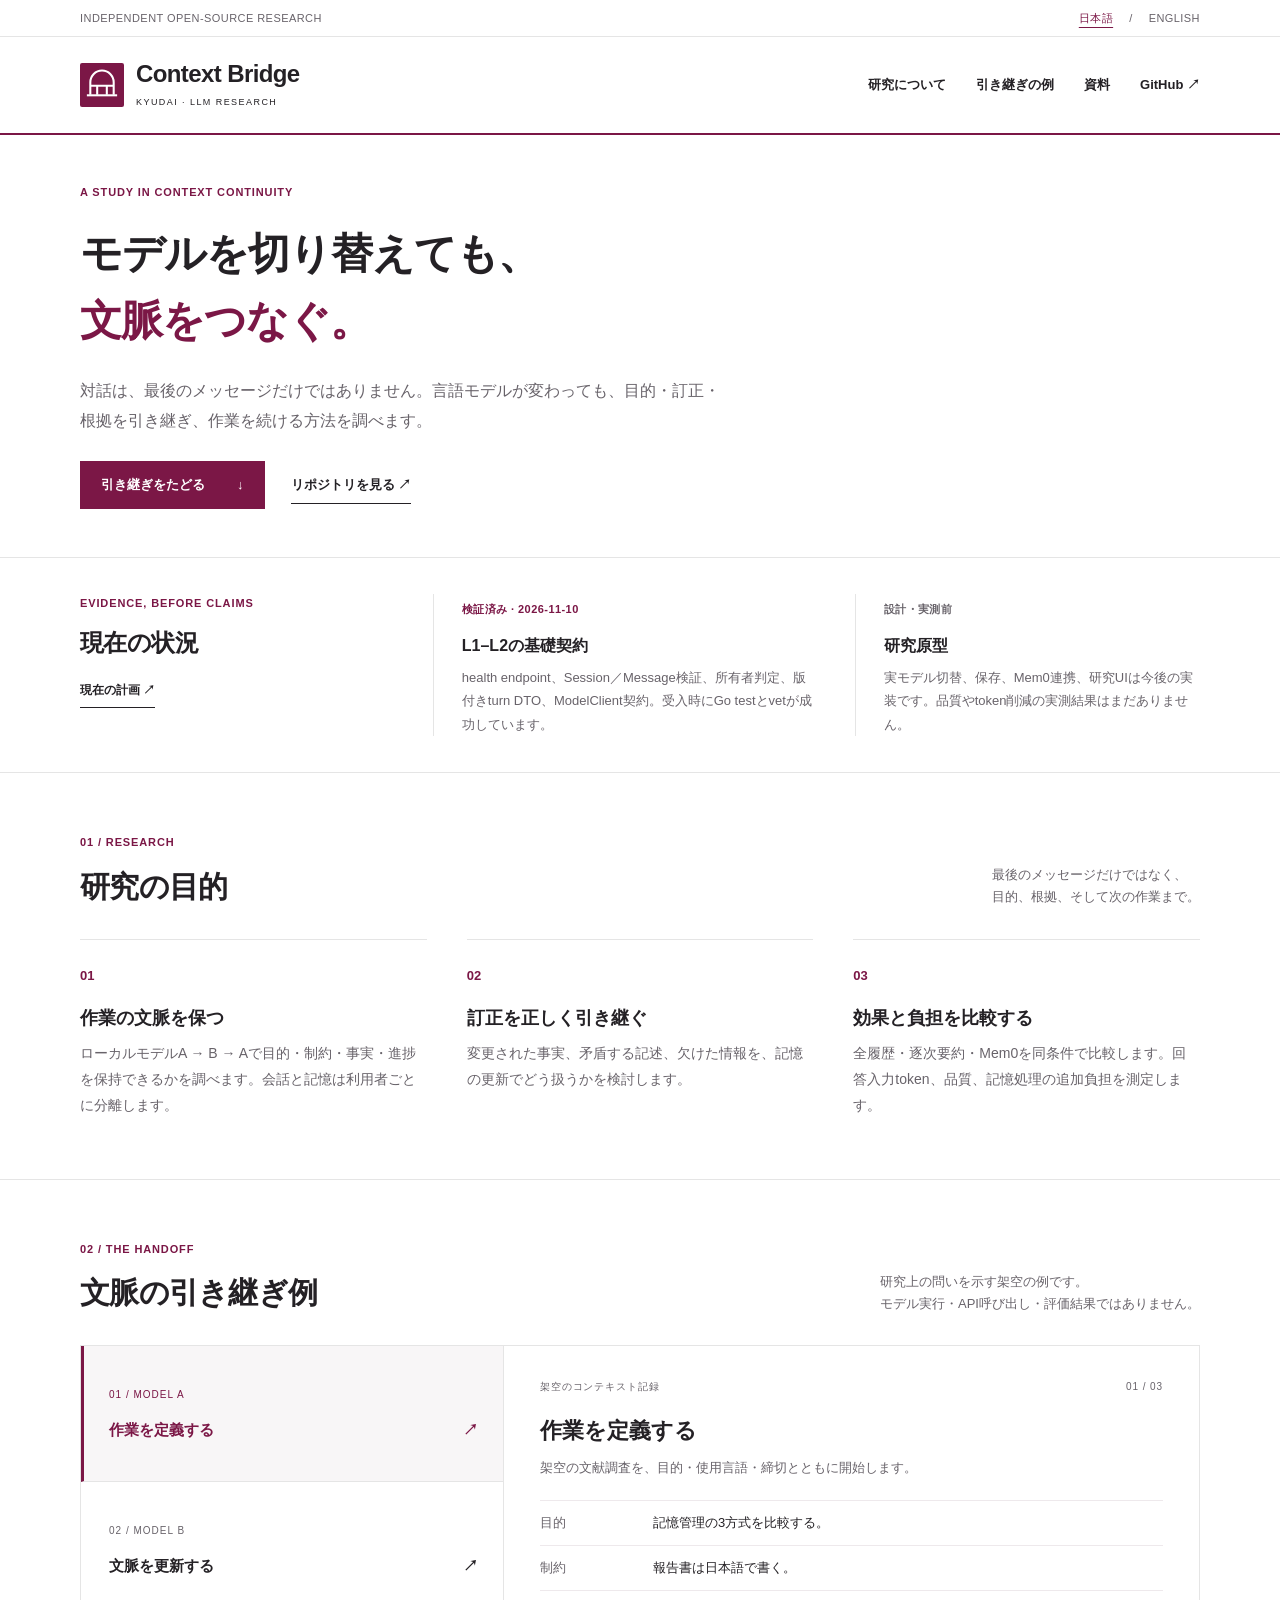
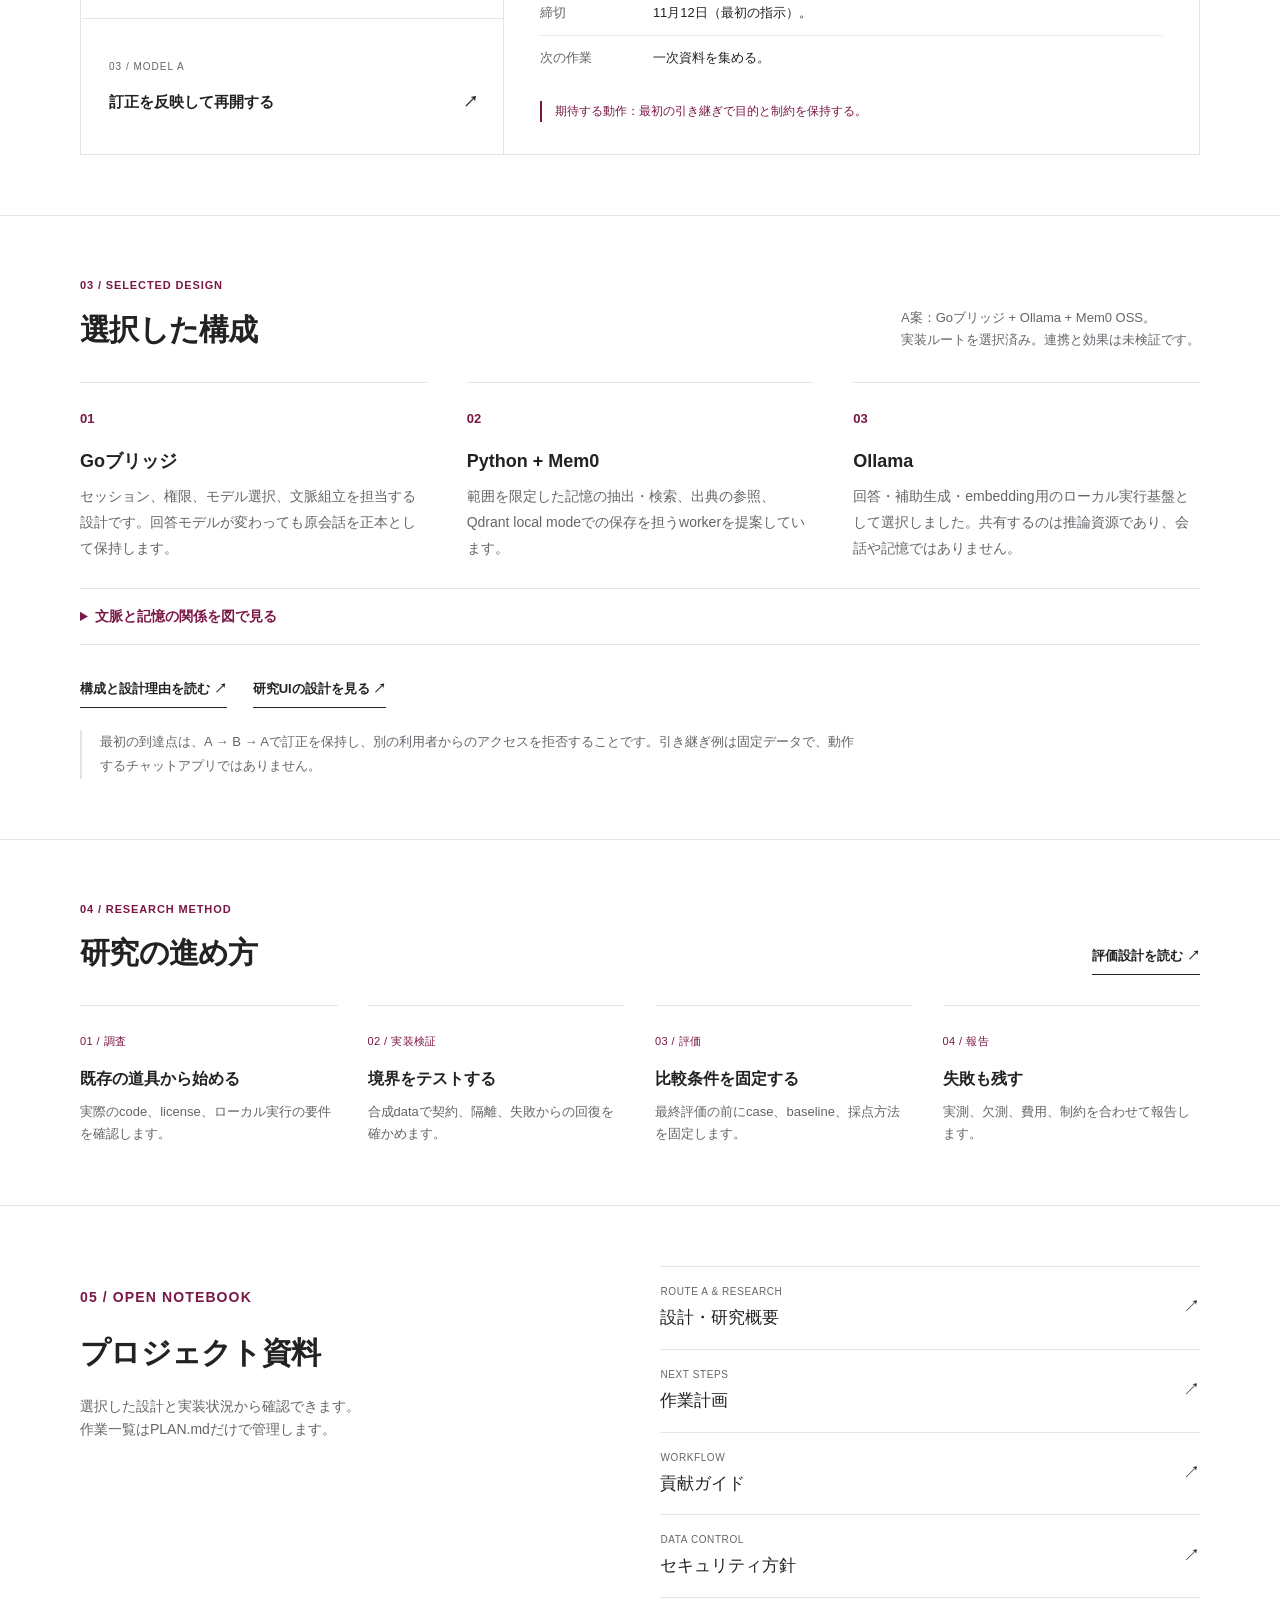
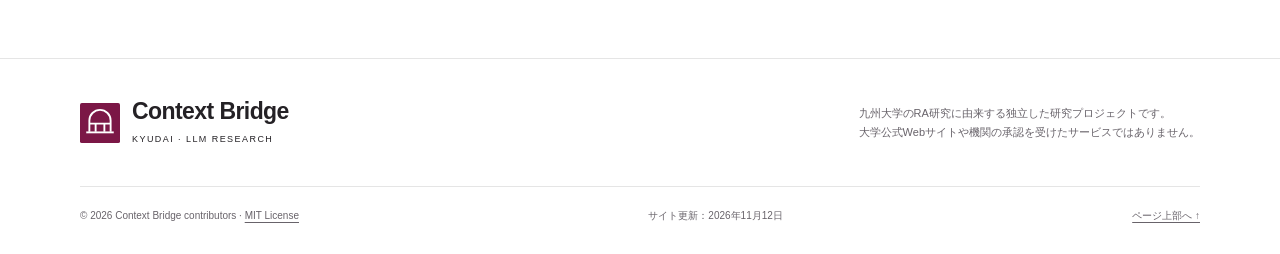
==== website/ja.html @ 50d4b8a9 "Simplify public website with white academic layout" ====
<!doctype html>
<html lang="ja">
<head>
  <meta charset="utf-8">
  <meta name="viewport" content="width=device-width, initial-scale=1">
  <meta name="description" content="Go・Ollama・Mem0 OSSによるA案を選択。ローカルモデル間の文脈継続を調べる独立した研究原型。">
  <meta name="theme-color" content="#ffffff">
  <title>Kyudai LLM Context Bridge — 文脈をつなぐ</title>
  <link rel="icon" href="assets/mark.svg" type="image/svg+xml">
  <link rel="stylesheet" href="assets/style.css">
  <link rel="alternate" hreflang="en" href="index.html">
  <script src="assets/demo.js" defer></script>
</head>
<body>
  <a class="skip" href="#main">本文へ移動</a>
  <div class="utility"><div class="wrap"><span>INDEPENDENT OPEN-SOURCE RESEARCH</span><nav aria-label="言語"><a href="ja.html" lang="ja" aria-current="page">日本語</a><span aria-hidden="true">/</span><a href="index.html" lang="en">ENGLISH</a></nav></div></div>
  <header class="header wrap"><a class="brand" href="ja.html"><img src="assets/mark.svg" width="44" height="44" alt=""><span>Context Bridge<span class="brand-sub">KYUDAI · LLM RESEARCH</span></span></a><nav aria-label="メイン"><a href="#research">研究について</a><a href="#handoff">引き継ぎの例</a><a href="#resources">資料</a><a href="https://github.com/lorendw7/kyudai-llm-context-bridge">GitHub <span aria-hidden="true">↗</span></a></nav></header>

  <main id="main" tabindex="-1">
    <section class="hero"><div class="wrap hero-content"><div class="hero-copy"><p class="eyebrow">A STUDY IN CONTEXT CONTINUITY</p><h1>モデルを切り替えても、<br><em>文脈をつなぐ。</em></h1><p class="lead">対話は、最後のメッセージだけではありません。言語モデルが変わっても、目的・訂正・根拠を引き継ぎ、作業を続ける方法を調べます。</p><div class="actions"><a class="button" href="#handoff">引き継ぎをたどる <span aria-hidden="true">↓</span></a><a class="text-link" href="https://github.com/lorendw7/kyudai-llm-context-bridge">リポジトリを見る <span aria-hidden="true">↗</span></a></div></div></div></section>

    <section class="status-strip" aria-labelledby="status-heading"><div class="wrap status-grid"><div><p class="eyebrow" id="status-heading">EVIDENCE, BEFORE CLAIMS</p><h2>現在の状況</h2><a class="text-link" href="https://github.com/lorendw7/kyudai-llm-context-bridge/blob/main/PLAN.md">現在の計画 <span aria-hidden="true">↗</span></a></div><div class="status-item"><span class="status-tag">検証済み · 2026-11-10</span><h3>L1–L2の基礎契約</h3><p>health endpoint、Session／Message検証、所有者判定、版付きturn DTO、ModelClient契約。受入時にGo testとvetが成功しています。</p></div><div class="status-item"><span class="status-tag neutral">設計・実測前</span><h3>研究原型</h3><p>実モデル切替、保存、Mem0連携、研究UIは今後の実装です。品質やtoken削減の実測結果はまだありません。</p></div></div></section>

    <section id="research" class="section wrap"><div class="section-heading"><div><p class="eyebrow">01 / RESEARCH</p><h2>研究の目的</h2></div><p>最後のメッセージだけではなく、<br>目的、根拠、そして次の作業まで。</p></div><div class="research-grid"><article><span class="number">01</span><h3>作業の文脈を保つ</h3><p>ローカルモデルA → B → Aで目的・制約・事実・進捗を保持できるかを調べます。会話と記憶は利用者ごとに分離します。</p></article><article><span class="number">02</span><h3>訂正を正しく引き継ぐ</h3><p>変更された事実、矛盾する記述、欠けた情報を、記憶の更新でどう扱うかを検討します。</p></article><article><span class="number">03</span><h3>効果と負担を比較する</h3><p>全履歴・逐次要約・Mem0を同条件で比較します。回答入力token、品質、記憶処理の追加負担を測定します。</p></article></div></section>

    <section id="handoff" class="demo-section"><div class="wrap"><div class="section-heading"><div><p class="eyebrow">02 / THE HANDOFF</p><h2>文脈の引き継ぎ例</h2></div><p>研究上の問いを示す架空の例です。<br>モデル実行・API呼び出し・評価結果ではありません。</p></div><div class="demo"><div class="steps" role="group" aria-label="引き継ぎ段階を選択"><button type="button" data-step="0" aria-pressed="true" aria-controls="handoff-detail"><span>01 / MODEL A</span>作業を定義する <span aria-hidden="true">↗</span></button><button type="button" data-step="1" aria-pressed="false" aria-controls="handoff-detail"><span>02 / MODEL B</span>文脈を更新する <span aria-hidden="true">↗</span></button><button type="button" data-step="2" aria-pressed="false" aria-controls="handoff-detail"><span>03 / MODEL A</span>訂正を反映して再開する <span aria-hidden="true">↗</span></button></div><div id="handoff-detail" class="context-sheet" aria-live="polite" aria-atomic="true"><div class="sheet-header"><span>架空のコンテキスト記録</span><span id="step-count">01 / 03</span></div><h3 id="step-title">作業を定義する</h3><p id="step-description">架空の文献調査を、目的・使用言語・締切とともに開始します。</p><dl><div><dt>目的</dt><dd id="demo-goal">記憶管理の3方式を比較する。</dd></div><div><dt>制約</dt><dd id="demo-constraint">報告書は日本語で書く。</dd></div><div><dt>締切</dt><dd id="demo-deadline">11月12日（最初の指示）。</dd></div><div><dt>次の作業</dt><dd id="demo-next">一次資料を集める。</dd></div></dl><p class="demo-note" id="demo-note">期待する動作：最初の引き継ぎで目的と制約を保持する。</p></div></div><noscript><p>最初の段階を表示しています。続く段階では締切を11月12日から15日に訂正し、ローカルモデルへの復帰時に訂正を保持する例を示します。切り替えにはJavaScriptを有効にしてください。</p></noscript></div></section>

    <section id="architecture" class="section wrap"><div class="section-heading"><div><p class="eyebrow">03 / SELECTED DESIGN</p><h2>選択した構成</h2></div><p>A案：Goブリッジ + Ollama + Mem0 OSS。<br>実装ルートを選択済み。連携と効果は未検証です。</p></div><div class="research-grid"><article><span class="number">01</span><h3>Goブリッジ</h3><p>セッション、権限、モデル選択、文脈組立を担当する設計です。回答モデルが変わっても原会話を正本として保持します。</p></article><article><span class="number">02</span><h3>Python + Mem0</h3><p>範囲を限定した記憶の抽出・検索、出典の参照、Qdrant local modeでの保存を担うworkerを提案しています。</p></article><article><span class="number">03</span><h3>Ollama</h3><p>回答・補助生成・embedding用のローカル実行基盤として選択しました。共有するのは推論資源であり、会話や記憶ではありません。</p></article></div><details class="diagram"><summary>文脈と記憶の関係を図で見る</summary><figure class="architecture-figure"><a href="assets/context-continuity.svg"><img src="assets/context-continuity.svg" width="1200" height="680" loading="lazy" alt="設計提案：ローカルモデルA、B、Aが同じセッションを使用します。原メッセージを正本とし、派生記憶は出典への参照を保持します。"></a><figcaption>原メッセージが正本。記憶は出典をたどれる派生情報です。<a href="assets/context-continuity.svg">図を開く <span aria-hidden="true">↗</span></a></figcaption></figure></details><div class="actions"><a class="text-link" href="https://github.com/lorendw7/kyudai-llm-context-bridge/blob/main/docs/architecture.md">構成と設計理由を読む <span aria-hidden="true">↗</span></a><a class="text-link" href="https://github.com/lorendw7/kyudai-llm-context-bridge/blob/main/docs/ui.md">研究UIの設計を見る <span aria-hidden="true">↗</span></a></div><p class="lead">最初の到達点は、A → B → Aで訂正を保持し、別の利用者からのアクセスを拒否することです。引き継ぎ例は固定データで、動作するチャットアプリではありません。</p></section>

    <section class="method-section" id="approach"><div class="wrap"><div class="section-heading"><div><p class="eyebrow">04 / RESEARCH METHOD</p><h2>研究の進め方</h2></div><a class="text-link" href="https://github.com/lorendw7/kyudai-llm-context-bridge/blob/main/docs/evaluation.md">評価設計を読む <span aria-hidden="true">↗</span></a></div><ol class="methods"><li><span>01 / 調査</span><h3>既存の道具から始める</h3><p>実際のcode、license、ローカル実行の要件を確認します。</p></li><li><span>02 / 実装検証</span><h3>境界をテストする</h3><p>合成dataで契約、隔離、失敗からの回復を確かめます。</p></li><li><span>03 / 評価</span><h3>比較条件を固定する</h3><p>最終評価の前にcase、baseline、採点方法を固定します。</p></li><li><span>04 / 報告</span><h3>失敗も残す</h3><p>実測、欠測、費用、制約を合わせて報告します。</p></li></ol></div></section>

    <section id="resources" class="resources"><div class="wrap resource-grid"><div><p class="eyebrow">05 / OPEN NOTEBOOK</p><h2>プロジェクト資料</h2><p>選択した設計と実装状況から確認できます。<br>作業一覧はPLAN.mdだけで管理します。</p></div><div class="resource-links"><a href="https://github.com/lorendw7/kyudai-llm-context-bridge/blob/main/README.md"><span><small>ROUTE A &amp; RESEARCH</small>設計・研究概要</span><span aria-hidden="true">↗</span></a><a href="https://github.com/lorendw7/kyudai-llm-context-bridge/blob/main/PLAN.md"><span><small>NEXT STEPS</small>作業計画</span><span aria-hidden="true">↗</span></a><a href="https://github.com/lorendw7/kyudai-llm-context-bridge/blob/main/CONTRIBUTING.md"><span><small>WORKFLOW</small>貢献ガイド</span><span aria-hidden="true">↗</span></a><a href="https://github.com/lorendw7/kyudai-llm-context-bridge/blob/main/SECURITY.md"><span><small>DATA CONTROL</small>セキュリティ方針</span><span aria-hidden="true">↗</span></a></div></div></section>

  </main>
  <footer class="wrap"><div class="footer-top"><a class="brand" href="ja.html"><img src="assets/mark.svg" width="40" height="40" alt=""><span>Context Bridge<span class="brand-sub">KYUDAI · LLM RESEARCH</span></span></a><p>九州大学のRA研究に由来する独立した研究プロジェクトです。<br>大学公式Webサイトや機関の承認を受けたサービスではありません。</p></div><div class="footer-bottom"><span>© 2026 Context Bridge contributors · <a href="https://github.com/lorendw7/kyudai-llm-context-bridge/blob/main/LICENSE">MIT License</a></span><span>サイト更新：2026年11月12日</span><a href="#main">ページ上部へ ↑</a></div></footer>
</body>
</html>
---- website/assets/style.css ----
:root {
  --plum: #7b1746;
  --plum-dark: #581031;
  --ink: #242125;
  --muted: #68636a;
  --line: #e5e5e5;
  --sans: Arial, "Yu Gothic", Meiryo, sans-serif;
}

* { box-sizing: border-box; }
html { scroll-behavior: smooth; scroll-padding-top: 24px; }
body { margin: 0; color: var(--ink); background: #fff; font: 16px/1.7 var(--sans); }
a { color: inherit; text-decoration: none; }
a:hover { color: var(--plum); }
a:focus-visible, button:focus-visible, summary:focus-visible { outline: 3px solid #b85709; outline-offset: 5px; }
button { font: inherit; }
p, h1, h2, h3, figure { margin: 0; }
p { color: var(--muted); }
img { max-width: 100%; }
.wrap { width: min(1120px, calc(100% - 80px)); margin-inline: auto; }
.utility { border-bottom: 1px solid var(--line); color: var(--muted); font-size: 11px; letter-spacing: .04em; }
.utility > .wrap { display: flex; justify-content: space-between; align-items: center; gap: 16px; min-height: 36px; }
.utility nav { display: flex; align-items: center; gap: 16px; }
.utility a { display: inline-block; padding: 8px 0; color: var(--muted); }
.utility a[aria-current] { color: var(--plum); text-decoration: underline; text-underline-offset: 5px; }
.utility a:hover { color: var(--plum); text-decoration: underline; }
.header { display: flex; justify-content: space-between; align-items: center; min-height: 96px; gap: 24px; }
.brand { display: flex; align-items: center; gap: 12px; color: var(--ink); font: 700 24px/1.1 var(--sans); letter-spacing: -.025em; white-space: nowrap; }
.brand img { flex: 0 0 auto; }
.brand-sub { display: block; margin-top: 7px; font: 9px/1.6 Arial, sans-serif; letter-spacing: .16em; }
.header nav { display: flex; gap: 30px; font-size: 13px; font-weight: 600; }
.header nav a { padding: 14px 0; }
.header nav a:hover { text-decoration: underline; text-underline-offset: 6px; }
.hero { border-top: 2px solid var(--plum); border-bottom: 1px solid var(--line); }
.hero-content { padding-block: 48px; }
.hero-copy { max-width: 760px; }
.eyebrow { margin-bottom: 18px; color: var(--plum); font-size: 11px; font-weight: 700; letter-spacing: .08em; }
h1 { font-size: clamp(34px, 4vw, 48px); line-height: 1.25; letter-spacing: -.035em; }
h1 em { color: var(--plum); font-style: normal; }
html[lang=ja] h1 { font-size: clamp(28px, 3.5vw, 42px); line-height: 1.6; letter-spacing: -.025em; }
.lead { max-width: 650px; margin-top: 22px; font-size: 16px; line-height: 1.85; }
.actions { display: flex; align-items: center; flex-wrap: wrap; gap: 26px; margin-top: 26px; }
.button { display: inline-flex; align-items: center; justify-content: space-between; gap: 32px; min-height: 48px; padding: 13px 21px; background: var(--plum); color: #fff; font-size: 13px; font-weight: 600; }
.button:hover { color: #fff; background: var(--plum-dark); }
.text-link { display: inline-block; border-bottom: 1px solid currentColor; padding-block: 7px; font-size: 13px; font-weight: 600; }
.status-strip { border-bottom: 1px solid var(--line); padding-block: 36px; }
.status-grid { display: grid; grid-template-columns: .9fr 1.1fr 1fr; gap: 42px; }
.status-grid .eyebrow { margin-bottom: 12px; }
.status-grid h2 { font-size: 24px; line-height: 1.4; }
.status-grid .text-link { margin-top: 12px; font-size: 12px; }
.status-item { border-left: 1px solid var(--line); padding-left: 28px; }
.status-tag { color: var(--plum); font-size: 11px; font-weight: 700; letter-spacing: .04em; }
.status-tag.neutral { color: var(--muted); }
.status-item h3 { margin-top: 12px; font-size: 16px; }
.status-item p { margin-top: 9px; font-size: 13px; line-height: 1.8; }
.section { padding-block: 60px; }
.section-heading { display: flex; justify-content: space-between; align-items: flex-end; gap: 35px; margin-bottom: 30px; }
.section-heading .eyebrow { margin-bottom: 12px; }
h2 { font-size: clamp(24px, 2.6vw, 30px); line-height: 1.35; letter-spacing: -.025em; }
html[lang=ja] h2 { line-height: 1.5; }
.section-heading > p { max-width: 365px; font-size: 13px; flex-shrink: 0; }
.research-grid { display: grid; grid-template-columns: repeat(3, 1fr); gap: 40px; }
.research-grid article { border-top: 1px solid var(--line); padding-top: 21px; }
.number { color: var(--plum); font-size: 13px; font-weight: 700; }
h3 { font-size: 18px; line-height: 1.45; font-weight: 600; }
.research-grid h3 { margin: 17px 0 10px; }
.research-grid p { font-size: 14px; line-height: 1.85; }
.demo-section { border-block: 1px solid var(--line); padding-block: 60px; }
.demo { display: grid; grid-template-columns: 1fr 1.65fr; border: 1px solid var(--line); }
.steps { display: flex; flex-direction: column; }
.steps button { flex: 1; border: 0; border-left: 3px solid transparent; border-bottom: 1px solid var(--line); padding: 24px 25px; min-height: 115px; text-align: left; background: #fff; color: var(--ink); font-size: 15px; font-weight: 600; cursor: pointer; }
.steps button:last-child { border-bottom: 0; }
.steps button > span:first-child { display: block; margin-bottom: 14px; color: var(--muted); font-size: 10px; font-weight: 400; letter-spacing: .1em; }
.steps button > span:last-child { float: right; margin-left: 12px; }
.steps button[aria-pressed=true] { border-left-color: var(--plum); background: #f8f6f7; color: var(--plum); }
.steps button[aria-pressed=true] > span:first-child { color: var(--plum); }
.steps button:not([aria-pressed=true]):hover { background: #fafafa; }
.steps button:focus-visible { position: relative; z-index: 1; outline-offset: -5px; }
.context-sheet { border-left: 1px solid var(--line); padding: 32px 36px; background: #fff; }
.sheet-header { display: flex; justify-content: space-between; gap: 18px; margin-bottom: 21px; color: var(--muted); font-size: 10px; letter-spacing: .09em; }
.context-sheet h3 { font-size: 22px; line-height: 1.4; }
.context-sheet > p { margin-top: 10px; font-size: 13px; }
.context-sheet dl { margin: 21px 0; }
.context-sheet dl > div { display: grid; grid-template-columns: 95px 1fr; gap: 18px; padding: 11px 0; border-top: 1px solid #eee9ec; font-size: 13px; }
.context-sheet dt { color: var(--muted); }
.context-sheet dd { margin: 0; }
.context-sheet .demo-note { border-left: 2px solid var(--plum); padding-left: 13px; color: var(--plum); font-size: 12px; }
noscript p { margin-top: 20px; font-size: 13px; }
.diagram { margin-top: 26px; border-block: 1px solid var(--line); }
.diagram summary { padding: 16px 0; color: var(--plum); font-size: 14px; font-weight: 600; cursor: pointer; }
.diagram summary:hover { text-decoration: underline; text-underline-offset: 4px; }
.architecture-figure { margin-bottom: 20px; border: 1px solid var(--line); }
.architecture-figure > a { display: block; }
.architecture-figure img { display: block; width: 100%; height: auto; }
.architecture-figure figcaption { display: flex; justify-content: space-between; gap: 20px; padding: 16px 22px; border-top: 1px solid var(--line); color: var(--muted); font-size: 12px; }
.architecture-figure figcaption a { flex-shrink: 0; color: var(--plum); text-decoration: underline; text-underline-offset: 4px; }
#architecture > .lead { max-width: 780px; border-left: 2px solid var(--line); padding-left: 18px; font-size: 13px; }
.method-section { border-top: 1px solid var(--line); padding-block: 60px; }
.methods { display: grid; grid-template-columns: repeat(4, 1fr); gap: 30px; margin: 0; padding: 0; list-style: none; }
.methods li { border-top: 1px solid var(--line); padding-top: 20px; }
.methods li > span { color: var(--plum); font-size: 11px; letter-spacing: .04em; }
.methods h3 { margin: 14px 0 10px; font-size: 16px; }
.methods p { font-size: 13px; }
.resources { padding-block: 60px; border-block: 1px solid var(--line); }
.resource-grid { display: grid; grid-template-columns: 1fr 1.1fr; gap: 90px; }
.resources p { margin: 20px 0; max-width: 440px; font-size: 14px; }
.resource-links a { display: flex; justify-content: space-between; align-items: center; gap: 20px; border-bottom: 1px solid var(--line); padding: 16px 0; font-size: 17px; }
.resource-links a:first-child { border-top: 1px solid var(--line); }
.resource-links small { display: block; margin-bottom: 4px; color: var(--muted); font-size: 10px; letter-spacing: .06em; }
.footer-top { display: flex; justify-content: space-between; align-items: center; gap: 30px; padding-block: 40px; }
.footer-top .brand { font-size: 23px; }
.footer-top p { max-width: 520px; font-size: 11px; }
.footer-bottom { display: flex; justify-content: space-between; gap: 24px; border-top: 1px solid var(--line); padding: 20px 0 30px; color: var(--muted); font-size: 10px; }
.footer-bottom a { text-decoration: underline; text-underline-offset: 3px; }
.skip { position: fixed; z-index: 10; top: -100px; left: 12px; padding: 12px; background: #fff; color: var(--plum); }
.skip:focus { top: 12px; }

@media (max-width: 1050px) {
  .wrap { width: calc(100% - 48px); }
  .header nav { gap: 20px; }
  .status-grid { gap: 25px; }
  .status-item { padding-left: 22px; }
  .research-grid { gap: 28px; }
  .resource-grid { gap: 50px; }
  .steps button { padding-inline: 23px; }
  .context-sheet { padding-inline: 27px; }
  .methods { gap: 23px; }
}

@media (max-width: 760px) {
  .wrap { width: calc(100% - 40px); }
  .utility { font-size: 10px; letter-spacing: 0; }
  .utility nav { gap: 10px; }
  .utility > .wrap { gap: 8px; }
  .header { display: block; min-height: auto; padding: 21px 0 12px; }
  .brand { font-size: 25px; }
  .header nav { justify-content: space-between; gap: 12px; margin-top: 15px; font-size: 12px; }
  .header nav a { padding-block: 10px; }
  .hero-content { padding-block: 36px 40px; }
  h1 { font-size: clamp(30px, 7vw, 42px); }
  html[lang=ja] h1 { font-size: clamp(24px, 5.8vw, 34px); }
  .lead { max-width: 540px; font-size: 15px; }
  .status-grid { grid-template-columns: 1fr; gap: 25px; }
  .status-grid > div:first-child { grid-column: 1 / -1; }
  .status-item { border-left: 0; border-top: 1px solid var(--line); padding: 20px 0 0; }
  .section { padding-block: 44px; }
  .section-heading { display: block; margin-bottom: 30px; }
  .section-heading > p, .section-heading > .text-link { margin-top: 18px; }
  .research-grid { grid-template-columns: 1fr; gap: 25px; }
  .research-grid article { display: grid; grid-template-columns: 40px 1fr; column-gap: 12px; padding-top: 19px; }
  .research-grid h3 { margin: 0 0 10px; }
  .research-grid p { grid-column: 2; }
  .demo-section { padding-block: 44px; }
  .demo { grid-template-columns: 1fr; }
  .steps button { min-height: 88px; padding: 17px 22px; }
  .steps button > span:first-child { margin-bottom: 6px; }
  .context-sheet { border-left: 0; border-top: 1px solid var(--line); padding: 26px 22px; min-height: 410px; }
  .context-sheet h3 { font-size: 23px; }
  .context-sheet dl > div { grid-template-columns: 75px 1fr; gap: 12px; }
  .architecture-figure figcaption { flex-direction: column; gap: 7px; padding: 13px 16px; font-size: 11px; }
  .method-section { padding-block: 44px; }
  .methods { grid-template-columns: 1fr 1fr; gap: 30px 24px; }
  .resource-grid { grid-template-columns: 1fr; gap: 35px; }
  .resources { padding-block: 44px; }
  .footer-top { flex-direction: column; align-items: flex-start; gap: 20px; padding-block: 30px; }
  .footer-bottom { flex-wrap: wrap; gap: 12px 20px; }
}

@media (max-width: 380px) {
  .wrap { width: calc(100% - 32px); }
  .utility > .wrap > span { max-width: 150px; }
  .brand { font-size: 23px; }
  .header nav { gap: 8px; font-size: 11px; }
  .actions { gap: 18px; }
  .methods { grid-template-columns: 1fr; gap: 24px; }
  .context-sheet { padding-inline: 18px; }
  .sheet-header { font-size: 9px; }
}

@media (prefers-reduced-motion: reduce) {
  html { scroll-behavior: auto; }
}
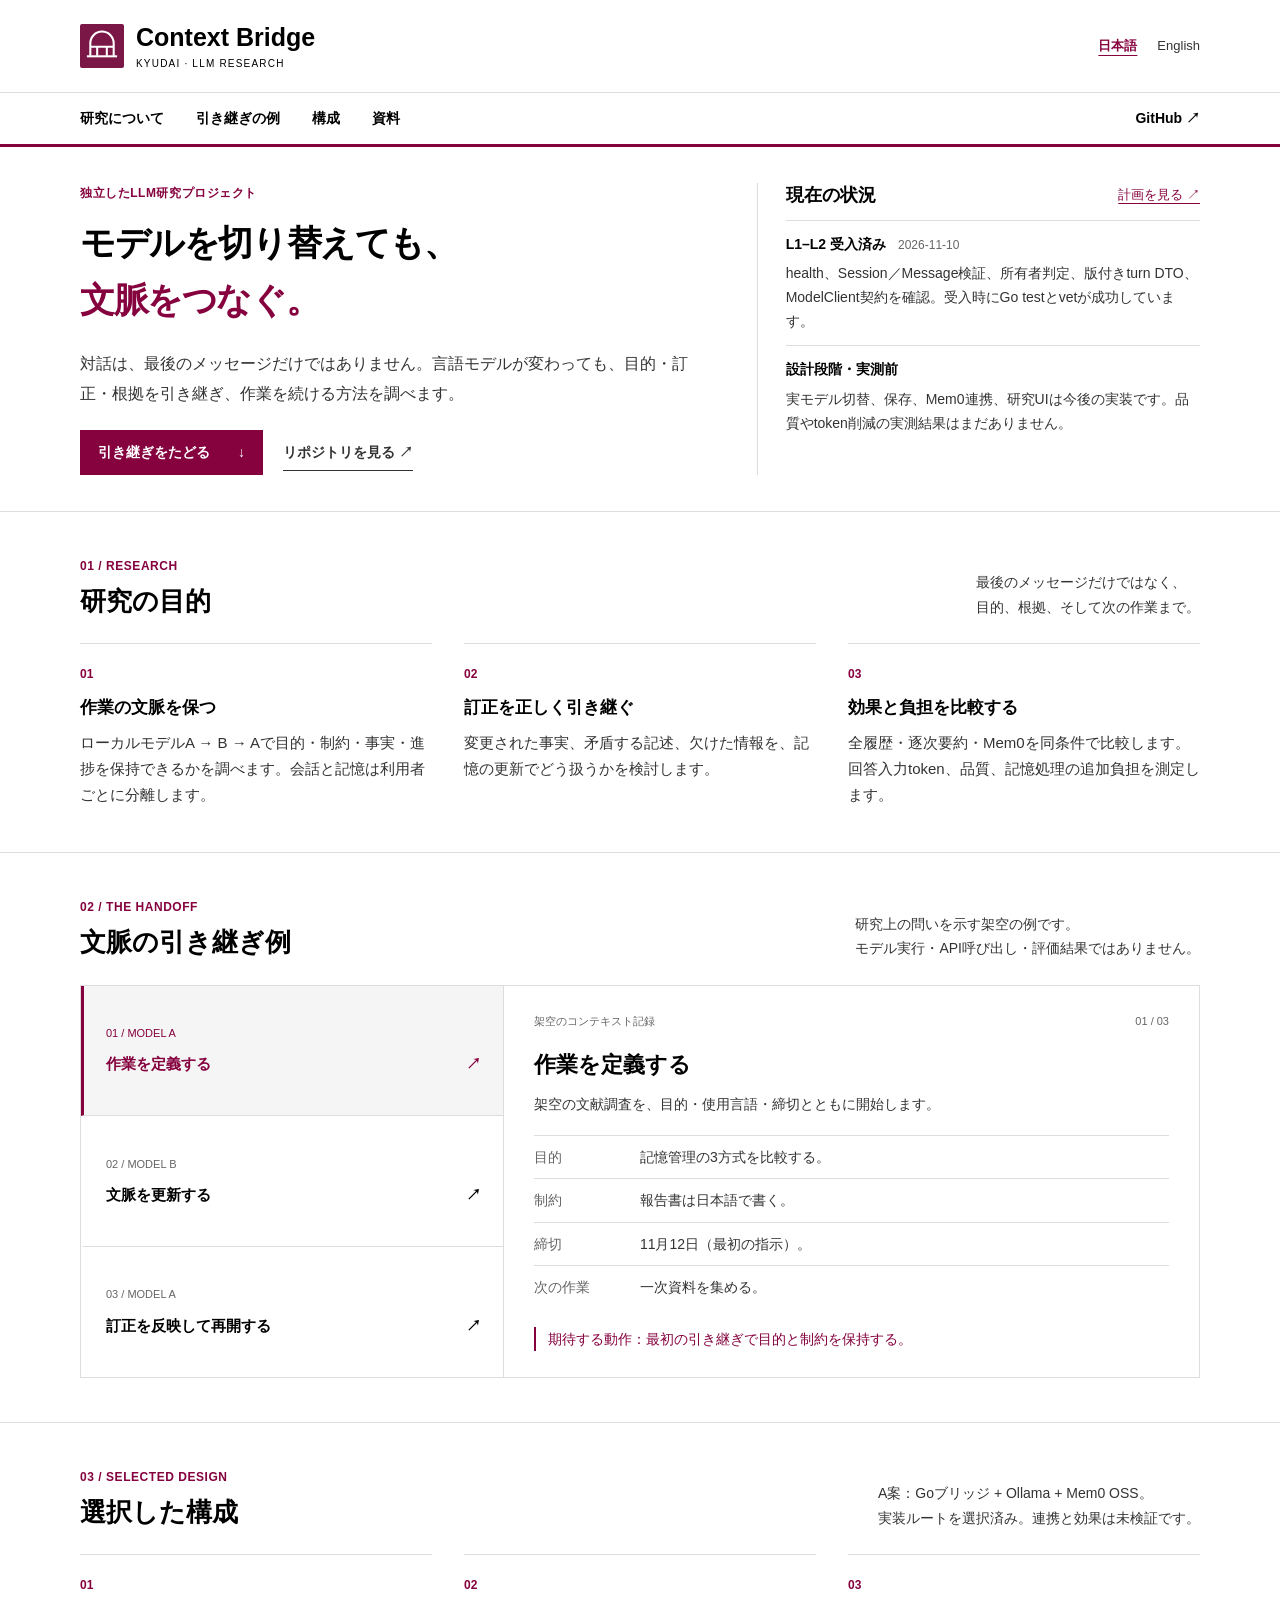
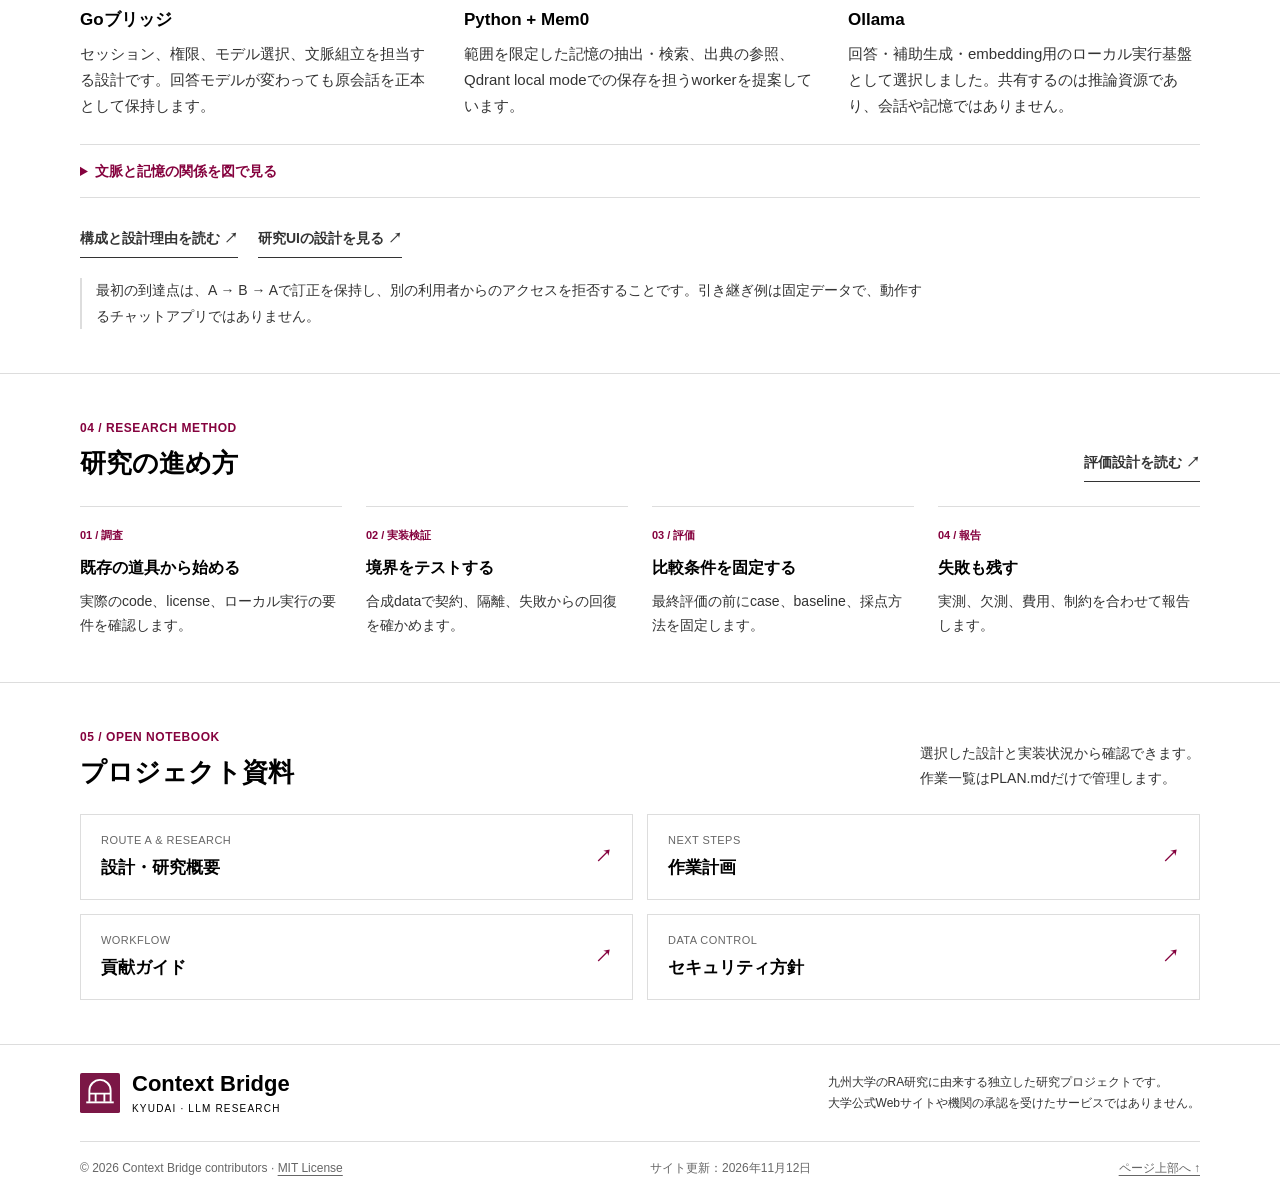
==== commit 858846dc: "Redesign public site with neutral university-inspired palette" ====
--- a/website/ja.html
+++ b/website/ja.html
@@ -1,37 +1,238 @@
 <!doctype html>
 <html lang="ja">
-<head>
-  <meta charset="utf-8">
-  <meta name="viewport" content="width=device-width, initial-scale=1">
-  <meta name="description" content="Go・Ollama・Mem0 OSSによるA案を選択。ローカルモデル間の文脈継続を調べる独立した研究原型。">
-  <meta name="theme-color" content="#ffffff">
-  <title>Kyudai LLM Context Bridge — 文脈をつなぐ</title>
-  <link rel="icon" href="assets/mark.svg" type="image/svg+xml">
-  <link rel="stylesheet" href="assets/style.css">
-  <link rel="alternate" hreflang="en" href="index.html">
-  <script src="assets/demo.js" defer></script>
-</head>
-<body>
-  <a class="skip" href="#main">本文へ移動</a>
-  <div class="utility"><div class="wrap"><span>INDEPENDENT OPEN-SOURCE RESEARCH</span><nav aria-label="言語"><a href="ja.html" lang="ja" aria-current="page">日本語</a><span aria-hidden="true">/</span><a href="index.html" lang="en">ENGLISH</a></nav></div></div>
-  <header class="header wrap"><a class="brand" href="ja.html"><img src="assets/mark.svg" width="44" height="44" alt=""><span>Context Bridge<span class="brand-sub">KYUDAI · LLM RESEARCH</span></span></a><nav aria-label="メイン"><a href="#research">研究について</a><a href="#handoff">引き継ぎの例</a><a href="#resources">資料</a><a href="https://github.com/lorendw7/kyudai-llm-context-bridge">GitHub <span aria-hidden="true">↗</span></a></nav></header>
-
-  <main id="main" tabindex="-1">
-    <section class="hero"><div class="wrap hero-content"><div class="hero-copy"><p class="eyebrow">A STUDY IN CONTEXT CONTINUITY</p><h1>モデルを切り替えても、<br><em>文脈をつなぐ。</em></h1><p class="lead">対話は、最後のメッセージだけではありません。言語モデルが変わっても、目的・訂正・根拠を引き継ぎ、作業を続ける方法を調べます。</p><div class="actions"><a class="button" href="#handoff">引き継ぎをたどる <span aria-hidden="true">↓</span></a><a class="text-link" href="https://github.com/lorendw7/kyudai-llm-context-bridge">リポジトリを見る <span aria-hidden="true">↗</span></a></div></div></div></section>
-
-    <section class="status-strip" aria-labelledby="status-heading"><div class="wrap status-grid"><div><p class="eyebrow" id="status-heading">EVIDENCE, BEFORE CLAIMS</p><h2>現在の状況</h2><a class="text-link" href="https://github.com/lorendw7/kyudai-llm-context-bridge/blob/main/PLAN.md">現在の計画 <span aria-hidden="true">↗</span></a></div><div class="status-item"><span class="status-tag">検証済み · 2026-11-10</span><h3>L1–L2の基礎契約</h3><p>health endpoint、Session／Message検証、所有者判定、版付きturn DTO、ModelClient契約。受入時にGo testとvetが成功しています。</p></div><div class="status-item"><span class="status-tag neutral">設計・実測前</span><h3>研究原型</h3><p>実モデル切替、保存、Mem0連携、研究UIは今後の実装です。品質やtoken削減の実測結果はまだありません。</p></div></div></section>
-
-    <section id="research" class="section wrap"><div class="section-heading"><div><p class="eyebrow">01 / RESEARCH</p><h2>研究の目的</h2></div><p>最後のメッセージだけではなく、<br>目的、根拠、そして次の作業まで。</p></div><div class="research-grid"><article><span class="number">01</span><h3>作業の文脈を保つ</h3><p>ローカルモデルA → B → Aで目的・制約・事実・進捗を保持できるかを調べます。会話と記憶は利用者ごとに分離します。</p></article><article><span class="number">02</span><h3>訂正を正しく引き継ぐ</h3><p>変更された事実、矛盾する記述、欠けた情報を、記憶の更新でどう扱うかを検討します。</p></article><article><span class="number">03</span><h3>効果と負担を比較する</h3><p>全履歴・逐次要約・Mem0を同条件で比較します。回答入力token、品質、記憶処理の追加負担を測定します。</p></article></div></section>
-
-    <section id="handoff" class="demo-section"><div class="wrap"><div class="section-heading"><div><p class="eyebrow">02 / THE HANDOFF</p><h2>文脈の引き継ぎ例</h2></div><p>研究上の問いを示す架空の例です。<br>モデル実行・API呼び出し・評価結果ではありません。</p></div><div class="demo"><div class="steps" role="group" aria-label="引き継ぎ段階を選択"><button type="button" data-step="0" aria-pressed="true" aria-controls="handoff-detail"><span>01 / MODEL A</span>作業を定義する <span aria-hidden="true">↗</span></button><button type="button" data-step="1" aria-pressed="false" aria-controls="handoff-detail"><span>02 / MODEL B</span>文脈を更新する <span aria-hidden="true">↗</span></button><button type="button" data-step="2" aria-pressed="false" aria-controls="handoff-detail"><span>03 / MODEL A</span>訂正を反映して再開する <span aria-hidden="true">↗</span></button></div><div id="handoff-detail" class="context-sheet" aria-live="polite" aria-atomic="true"><div class="sheet-header"><span>架空のコンテキスト記録</span><span id="step-count">01 / 03</span></div><h3 id="step-title">作業を定義する</h3><p id="step-description">架空の文献調査を、目的・使用言語・締切とともに開始します。</p><dl><div><dt>目的</dt><dd id="demo-goal">記憶管理の3方式を比較する。</dd></div><div><dt>制約</dt><dd id="demo-constraint">報告書は日本語で書く。</dd></div><div><dt>締切</dt><dd id="demo-deadline">11月12日（最初の指示）。</dd></div><div><dt>次の作業</dt><dd id="demo-next">一次資料を集める。</dd></div></dl><p class="demo-note" id="demo-note">期待する動作：最初の引き継ぎで目的と制約を保持する。</p></div></div><noscript><p>最初の段階を表示しています。続く段階では締切を11月12日から15日に訂正し、ローカルモデルへの復帰時に訂正を保持する例を示します。切り替えにはJavaScriptを有効にしてください。</p></noscript></div></section>
-
-    <section id="architecture" class="section wrap"><div class="section-heading"><div><p class="eyebrow">03 / SELECTED DESIGN</p><h2>選択した構成</h2></div><p>A案：Goブリッジ + Ollama + Mem0 OSS。<br>実装ルートを選択済み。連携と効果は未検証です。</p></div><div class="research-grid"><article><span class="number">01</span><h3>Goブリッジ</h3><p>セッション、権限、モデル選択、文脈組立を担当する設計です。回答モデルが変わっても原会話を正本として保持します。</p></article><article><span class="number">02</span><h3>Python + Mem0</h3><p>範囲を限定した記憶の抽出・検索、出典の参照、Qdrant local modeでの保存を担うworkerを提案しています。</p></article><article><span class="number">03</span><h3>Ollama</h3><p>回答・補助生成・embedding用のローカル実行基盤として選択しました。共有するのは推論資源であり、会話や記憶ではありません。</p></article></div><details class="diagram"><summary>文脈と記憶の関係を図で見る</summary><figure class="architecture-figure"><a href="assets/context-continuity.svg"><img src="assets/context-continuity.svg" width="1200" height="680" loading="lazy" alt="設計提案：ローカルモデルA、B、Aが同じセッションを使用します。原メッセージを正本とし、派生記憶は出典への参照を保持します。"></a><figcaption>原メッセージが正本。記憶は出典をたどれる派生情報です。<a href="assets/context-continuity.svg">図を開く <span aria-hidden="true">↗</span></a></figcaption></figure></details><div class="actions"><a class="text-link" href="https://github.com/lorendw7/kyudai-llm-context-bridge/blob/main/docs/architecture.md">構成と設計理由を読む <span aria-hidden="true">↗</span></a><a class="text-link" href="https://github.com/lorendw7/kyudai-llm-context-bridge/blob/main/docs/ui.md">研究UIの設計を見る <span aria-hidden="true">↗</span></a></div><p class="lead">最初の到達点は、A → B → Aで訂正を保持し、別の利用者からのアクセスを拒否することです。引き継ぎ例は固定データで、動作するチャットアプリではありません。</p></section>
-
-    <section class="method-section" id="approach"><div class="wrap"><div class="section-heading"><div><p class="eyebrow">04 / RESEARCH METHOD</p><h2>研究の進め方</h2></div><a class="text-link" href="https://github.com/lorendw7/kyudai-llm-context-bridge/blob/main/docs/evaluation.md">評価設計を読む <span aria-hidden="true">↗</span></a></div><ol class="methods"><li><span>01 / 調査</span><h3>既存の道具から始める</h3><p>実際のcode、license、ローカル実行の要件を確認します。</p></li><li><span>02 / 実装検証</span><h3>境界をテストする</h3><p>合成dataで契約、隔離、失敗からの回復を確かめます。</p></li><li><span>03 / 評価</span><h3>比較条件を固定する</h3><p>最終評価の前にcase、baseline、採点方法を固定します。</p></li><li><span>04 / 報告</span><h3>失敗も残す</h3><p>実測、欠測、費用、制約を合わせて報告します。</p></li></ol></div></section>
-
-    <section id="resources" class="resources"><div class="wrap resource-grid"><div><p class="eyebrow">05 / OPEN NOTEBOOK</p><h2>プロジェクト資料</h2><p>選択した設計と実装状況から確認できます。<br>作業一覧はPLAN.mdだけで管理します。</p></div><div class="resource-links"><a href="https://github.com/lorendw7/kyudai-llm-context-bridge/blob/main/README.md"><span><small>ROUTE A &amp; RESEARCH</small>設計・研究概要</span><span aria-hidden="true">↗</span></a><a href="https://github.com/lorendw7/kyudai-llm-context-bridge/blob/main/PLAN.md"><span><small>NEXT STEPS</small>作業計画</span><span aria-hidden="true">↗</span></a><a href="https://github.com/lorendw7/kyudai-llm-context-bridge/blob/main/CONTRIBUTING.md"><span><small>WORKFLOW</small>貢献ガイド</span><span aria-hidden="true">↗</span></a><a href="https://github.com/lorendw7/kyudai-llm-context-bridge/blob/main/SECURITY.md"><span><small>DATA CONTROL</small>セキュリティ方針</span><span aria-hidden="true">↗</span></a></div></div></section>
-
-  </main>
-  <footer class="wrap"><div class="footer-top"><a class="brand" href="ja.html"><img src="assets/mark.svg" width="40" height="40" alt=""><span>Context Bridge<span class="brand-sub">KYUDAI · LLM RESEARCH</span></span></a><p>九州大学のRA研究に由来する独立した研究プロジェクトです。<br>大学公式Webサイトや機関の承認を受けたサービスではありません。</p></div><div class="footer-bottom"><span>© 2026 Context Bridge contributors · <a href="https://github.com/lorendw7/kyudai-llm-context-bridge/blob/main/LICENSE">MIT License</a></span><span>サイト更新：2026年11月12日</span><a href="#main">ページ上部へ ↑</a></div></footer>
-</body>
+  <head>
+    <meta charset="utf-8">
+    <meta name="viewport" content="width=device-width, initial-scale=1">
+    <meta name="description" content="Go・Ollama・Mem0 OSSによるA案を選択。ローカルモデル間の文脈継続を調べる独立した研究原型。">
+    <meta name="theme-color" content="#ffffff">
+    <meta name="color-scheme" content="light">
+    <title>Kyudai LLM Context Bridge — 文脈をつなぐ</title>
+    <link rel="icon" href="assets/mark.svg" type="image/svg+xml">
+    <link rel="stylesheet" href="assets/style.css?v=20261112-neutral">
+    <link rel="alternate" hreflang="en" href="index.html">
+    <script src="assets/demo.js" defer></script>
+  </head>
+  <body>
+    <a class="skip" href="#main">本文へ移動</a>
+    <header class="masthead">
+      <div class="header wrap">
+        <a class="brand" href="ja.html"><img src="assets/mark.svg" width="44" height="44" alt=""><span>Context Bridge<span class="brand-sub">KYUDAI · LLM RESEARCH</span></span></a>
+        <nav class="language-nav" aria-label="言語">
+          <a href="ja.html" lang="ja" aria-current="page">日本語</a>
+          <a href="index.html" lang="en">English</a>
+        </nav>
+      </div>
+      <nav class="main-nav" aria-label="メイン">
+        <div class="wrap">
+          <a href="#research">研究について</a>
+          <a href="#handoff">引き継ぎの例</a>
+          <a href="#architecture">構成</a>
+          <a href="#resources">資料</a>
+          <a class="repository-link" href="https://github.com/lorendw7/kyudai-llm-context-bridge">GitHub <span aria-hidden="true">↗</span></a>
+        </div>
+      </nav>
+    </header>
+    <main id="main" tabindex="-1">
+      <section class="hero">
+        <div class="wrap hero-content">
+          <div class="hero-copy">
+            <p class="eyebrow">独立したLLM研究プロジェクト</p>
+            <h1>モデルを切り替えても、<br><em>文脈をつなぐ。</em></h1>
+            <p class="lead">対話は、最後のメッセージだけではありません。言語モデルが変わっても、目的・訂正・根拠を引き継ぎ、作業を続ける方法を調べます。</p>
+            <div class="actions">
+              <a class="button" href="#handoff">引き継ぎをたどる <span aria-hidden="true">↓</span></a>
+              <a class="text-link" href="https://github.com/lorendw7/kyudai-llm-context-bridge">リポジトリを見る <span aria-hidden="true">↗</span></a>
+            </div>
+          </div>
+          <aside class="project-status" aria-labelledby="status-heading">
+            <div class="status-heading">
+              <h2 id="status-heading">現在の状況</h2>
+              <a href="https://github.com/lorendw7/kyudai-llm-context-bridge/blob/main/PLAN.md">計画を見る <span aria-hidden="true">↗</span></a>
+            </div>
+            <div class="status-item">
+              <h3>L1–L2 受入済み <time datetime="2026-11-10">2026-11-10</time></h3>
+              <p>health、Session／Message検証、所有者判定、版付きturn DTO、ModelClient契約を確認。受入時にGo testとvetが成功しています。</p>
+            </div>
+            <div class="status-item">
+              <h3>設計段階・実測前</h3>
+              <p>実モデル切替、保存、Mem0連携、研究UIは今後の実装です。品質やtoken削減の実測結果はまだありません。</p>
+            </div>
+          </aside>
+        </div>
+      </section>
+      <section id="research" class="section wrap">
+        <div class="section-heading">
+          <div>
+            <p class="eyebrow">01 / RESEARCH</p>
+            <h2>研究の目的</h2>
+          </div>
+          <p>最後のメッセージだけではなく、<br>目的、根拠、そして次の作業まで。</p>
+        </div>
+        <div class="research-grid">
+          <article>
+            <span class="number">01</span>
+            <h3>作業の文脈を保つ</h3>
+            <p>ローカルモデルA → B → Aで目的・制約・事実・進捗を保持できるかを調べます。会話と記憶は利用者ごとに分離します。</p>
+          </article>
+          <article>
+            <span class="number">02</span>
+            <h3>訂正を正しく引き継ぐ</h3>
+            <p>変更された事実、矛盾する記述、欠けた情報を、記憶の更新でどう扱うかを検討します。</p>
+          </article>
+          <article>
+            <span class="number">03</span>
+            <h3>効果と負担を比較する</h3>
+            <p>全履歴・逐次要約・Mem0を同条件で比較します。回答入力token、品質、記憶処理の追加負担を測定します。</p>
+          </article>
+        </div>
+      </section>
+      <section id="handoff" class="demo-section">
+        <div class="wrap">
+          <div class="section-heading">
+            <div>
+              <p class="eyebrow">02 / THE HANDOFF</p>
+              <h2>文脈の引き継ぎ例</h2>
+            </div>
+            <p>研究上の問いを示す架空の例です。<br>モデル実行・API呼び出し・評価結果ではありません。</p>
+          </div>
+          <div class="demo">
+            <div class="steps" role="group" aria-label="引き継ぎ段階を選択">
+              <button type="button" data-step="0" aria-pressed="true" aria-controls="handoff-detail"><span>01 / MODEL A</span>作業を定義する <span aria-hidden="true">↗</span></button>
+              <button type="button" data-step="1" aria-pressed="false" aria-controls="handoff-detail"><span>02 / MODEL B</span>文脈を更新する <span aria-hidden="true">↗</span></button>
+              <button type="button" data-step="2" aria-pressed="false" aria-controls="handoff-detail"><span>03 / MODEL A</span>訂正を反映して再開する <span aria-hidden="true">↗</span></button>
+            </div>
+            <div id="handoff-detail" class="context-sheet" aria-live="polite" aria-atomic="true">
+              <div class="sheet-header">
+                <span>架空のコンテキスト記録</span>
+                <span id="step-count">01 / 03</span>
+              </div>
+              <h3 id="step-title">作業を定義する</h3>
+              <p id="step-description">架空の文献調査を、目的・使用言語・締切とともに開始します。</p>
+              <dl>
+                <div>
+                  <dt>目的</dt>
+                  <dd id="demo-goal">記憶管理の3方式を比較する。</dd>
+                </div>
+                <div>
+                  <dt>制約</dt>
+                  <dd id="demo-constraint">報告書は日本語で書く。</dd>
+                </div>
+                <div>
+                  <dt>締切</dt>
+                  <dd id="demo-deadline">11月12日（最初の指示）。</dd>
+                </div>
+                <div>
+                  <dt>次の作業</dt>
+                  <dd id="demo-next">一次資料を集める。</dd>
+                </div>
+              </dl>
+              <p class="demo-note" id="demo-note">期待する動作：最初の引き継ぎで目的と制約を保持する。</p>
+            </div>
+          </div>
+          <noscript>
+            <p>最初の段階を表示しています。続く段階では締切を11月12日から15日に訂正し、ローカルモデルへの復帰時に訂正を保持する例を示します。切り替えにはJavaScriptを有効にしてください。</p>
+          </noscript>
+        </div>
+      </section>
+      <section id="architecture" class="section wrap">
+        <div class="section-heading">
+          <div>
+            <p class="eyebrow">03 / SELECTED DESIGN</p>
+            <h2>選択した構成</h2>
+          </div>
+          <p>A案：Goブリッジ + Ollama + Mem0 OSS。<br>実装ルートを選択済み。連携と効果は未検証です。</p>
+        </div>
+        <div class="research-grid">
+          <article>
+            <span class="number">01</span>
+            <h3>Goブリッジ</h3>
+            <p>セッション、権限、モデル選択、文脈組立を担当する設計です。回答モデルが変わっても原会話を正本として保持します。</p>
+          </article>
+          <article>
+            <span class="number">02</span>
+            <h3>Python + Mem0</h3>
+            <p>範囲を限定した記憶の抽出・検索、出典の参照、Qdrant local modeでの保存を担うworkerを提案しています。</p>
+          </article>
+          <article>
+            <span class="number">03</span>
+            <h3>Ollama</h3>
+            <p>回答・補助生成・embedding用のローカル実行基盤として選択しました。共有するのは推論資源であり、会話や記憶ではありません。</p>
+          </article>
+        </div>
+        <details class="diagram">
+          <summary>文脈と記憶の関係を図で見る</summary>
+          <figure class="architecture-figure">
+            <a href="assets/context-continuity.svg"><img src="assets/context-continuity.svg" width="1200" height="680" loading="lazy" alt="設計提案：ローカルモデルA、B、Aが同じセッションを使用します。原メッセージを正本とし、派生記憶は出典への参照を保持します。"></a>
+            <figcaption>原メッセージが正本。記憶は出典をたどれる派生情報です。<a href="assets/context-continuity.svg">図を開く <span aria-hidden="true">↗</span></a></figcaption>
+          </figure>
+        </details>
+        <div class="actions">
+          <a class="text-link" href="https://github.com/lorendw7/kyudai-llm-context-bridge/blob/main/docs/architecture.md">構成と設計理由を読む <span aria-hidden="true">↗</span></a>
+          <a class="text-link" href="https://github.com/lorendw7/kyudai-llm-context-bridge/blob/main/docs/ui.md">研究UIの設計を見る <span aria-hidden="true">↗</span></a>
+        </div>
+        <p class="lead">最初の到達点は、A → B → Aで訂正を保持し、別の利用者からのアクセスを拒否することです。引き継ぎ例は固定データで、動作するチャットアプリではありません。</p>
+      </section>
+      <section class="method-section" id="approach">
+        <div class="wrap">
+          <div class="section-heading">
+            <div>
+              <p class="eyebrow">04 / RESEARCH METHOD</p>
+              <h2>研究の進め方</h2>
+            </div>
+            <a class="text-link" href="https://github.com/lorendw7/kyudai-llm-context-bridge/blob/main/docs/evaluation.md">評価設計を読む <span aria-hidden="true">↗</span></a>
+          </div>
+          <ol class="methods">
+            <li>
+              <span>01 / 調査</span>
+              <h3>既存の道具から始める</h3>
+              <p>実際のcode、license、ローカル実行の要件を確認します。</p>
+            </li>
+            <li>
+              <span>02 / 実装検証</span>
+              <h3>境界をテストする</h3>
+              <p>合成dataで契約、隔離、失敗からの回復を確かめます。</p>
+            </li>
+            <li>
+              <span>03 / 評価</span>
+              <h3>比較条件を固定する</h3>
+              <p>最終評価の前にcase、baseline、採点方法を固定します。</p>
+            </li>
+            <li>
+              <span>04 / 報告</span>
+              <h3>失敗も残す</h3>
+              <p>実測、欠測、費用、制約を合わせて報告します。</p>
+            </li>
+          </ol>
+        </div>
+      </section>
+      <section id="resources" class="resources">
+        <div class="wrap">
+          <div class="section-heading">
+            <div>
+              <p class="eyebrow">05 / OPEN NOTEBOOK</p>
+              <h2>プロジェクト資料</h2>
+            </div>
+            <p>選択した設計と実装状況から確認できます。<br>作業一覧はPLAN.mdだけで管理します。</p>
+          </div>
+          <div class="resource-links">
+            <a href="https://github.com/lorendw7/kyudai-llm-context-bridge/blob/main/README.md"><span><small>ROUTE A &amp; RESEARCH</small>設計・研究概要</span><span aria-hidden="true">↗</span></a>
+            <a href="https://github.com/lorendw7/kyudai-llm-context-bridge/blob/main/PLAN.md"><span><small>NEXT STEPS</small>作業計画</span><span aria-hidden="true">↗</span></a>
+            <a href="https://github.com/lorendw7/kyudai-llm-context-bridge/blob/main/CONTRIBUTING.md"><span><small>WORKFLOW</small>貢献ガイド</span><span aria-hidden="true">↗</span></a>
+            <a href="https://github.com/lorendw7/kyudai-llm-context-bridge/blob/main/SECURITY.md"><span><small>DATA CONTROL</small>セキュリティ方針</span><span aria-hidden="true">↗</span></a>
+          </div>
+        </div>
+      </section>
+    </main>
+    <footer class="wrap">
+      <div class="footer-top">
+        <a class="brand" href="ja.html"><img src="assets/mark.svg" width="40" height="40" alt=""><span>Context Bridge<span class="brand-sub">KYUDAI · LLM RESEARCH</span></span></a>
+        <p>九州大学のRA研究に由来する独立した研究プロジェクトです。<br>大学公式Webサイトや機関の承認を受けたサービスではありません。</p>
+      </div>
+      <div class="footer-bottom">
+        <span>© 2026 Context Bridge contributors · <a href="https://github.com/lorendw7/kyudai-llm-context-bridge/blob/main/LICENSE">MIT License</a></span>
+        <span>サイト更新：2026年11月12日</span>
+        <a href="#main">ページ上部へ ↑</a>
+      </div>
+    </footer>
+  </body>
 </html>
--- a/website/assets/style.css
+++ b/website/assets/style.css
@@ -1,180 +1,180 @@
+/* Neutral page colors sampled from the reference site; see docs/sources.md. */
 :root {
-  --plum: #7b1746;
-  --plum-dark: #581031;
-  --ink: #242125;
-  --muted: #68636a;
-  --line: #e5e5e5;
-  --sans: Arial, "Yu Gothic", Meiryo, sans-serif;
+  color-scheme: only light;
+  --accent: #85023e;
+  --accent-dark: #63002e;
+  --heading: #000;
+  --text: #333;
+  --muted: #666;
+  --surface: #fff;
+  --selected: #f5f5f5;
+  --line: #ddd;
+  --font: Arial, Meiryo, "Hiragino Kaku Gothic ProN", sans-serif;
 }
 
+/* Canvas and typography */
 * { box-sizing: border-box; }
-html { scroll-behavior: smooth; scroll-padding-top: 24px; }
-body { margin: 0; color: var(--ink); background: #fff; font: 16px/1.7 var(--sans); }
+html { background: var(--surface); scroll-behavior: smooth; scroll-padding-top: 20px; }
+body { margin: 0; background: var(--surface); color: var(--text); font: 15px/1.75 var(--font); }
+html[lang=ja] { --font: Meiryo, "Hiragino Kaku Gothic ProN", Arial, sans-serif; }
+header, main, section, footer, aside { background: var(--surface); }
 a { color: inherit; text-decoration: none; }
-a:hover { color: var(--plum); }
-a:focus-visible, button:focus-visible, summary:focus-visible { outline: 3px solid #b85709; outline-offset: 5px; }
+a:hover { color: var(--accent); }
+a:focus-visible, button:focus-visible, summary:focus-visible { outline: 3px solid var(--accent); outline-offset: 4px; }
+p, h1, h2, h3, figure { margin: 0; }
+h1, h2, h3 { color: var(--heading); }
+h1 { font-size: clamp(30px, 3.2vw, 40px); line-height: 1.3; letter-spacing: -.025em; }
+h1 em { color: var(--accent); font-style: normal; }
+html[lang=ja] h1 { font-size: clamp(26px, 2.8vw, 35px); line-height: 1.65; letter-spacing: -.04em; }
+h2 { font-size: 26px; line-height: 1.4; }
+h3 { font-size: 17px; line-height: 1.6; }
+img { max-width: 100%; }
 button { font: inherit; }
-p, h1, h2, h3, figure { margin: 0; }
-p { color: var(--muted); }
-img { max-width: 100%; }
-.wrap { width: min(1120px, calc(100% - 80px)); margin-inline: auto; }
-.utility { border-bottom: 1px solid var(--line); color: var(--muted); font-size: 11px; letter-spacing: .04em; }
-.utility > .wrap { display: flex; justify-content: space-between; align-items: center; gap: 16px; min-height: 36px; }
-.utility nav { display: flex; align-items: center; gap: 16px; }
-.utility a { display: inline-block; padding: 8px 0; color: var(--muted); }
-.utility a[aria-current] { color: var(--plum); text-decoration: underline; text-underline-offset: 5px; }
-.utility a:hover { color: var(--plum); text-decoration: underline; }
-.header { display: flex; justify-content: space-between; align-items: center; min-height: 96px; gap: 24px; }
-.brand { display: flex; align-items: center; gap: 12px; color: var(--ink); font: 700 24px/1.1 var(--sans); letter-spacing: -.025em; white-space: nowrap; }
+.wrap { width: min(1120px, calc(100% - 64px)); margin-inline: auto; }
+.eyebrow { margin-bottom: 10px; color: var(--accent); font-size: 12px; font-weight: 700; letter-spacing: .045em; }
+.lead { margin-top: 20px; font-size: 16px; line-height: 1.85; }
+.actions { display: flex; align-items: center; flex-wrap: wrap; gap: 20px; margin-top: 22px; }
+.button { display: inline-flex; align-items: center; justify-content: space-between; gap: 28px; min-height: 44px; padding: 10px 18px; background: var(--accent); color: #fff; font-size: 14px; font-weight: 700; }
+.button:hover { background: var(--accent-dark); color: #fff; }
+.text-link { display: inline-block; padding-block: 6px; border-bottom: 1px solid currentColor; font-size: 14px; font-weight: 700; }
+
+/* Header and project introduction */
+.masthead { border-bottom: 3px solid var(--accent); }
+.header { display: flex; align-items: center; justify-content: space-between; gap: 24px; min-height: 92px; }
+.brand { display: inline-flex; align-items: center; gap: 12px; color: var(--heading); font: 700 25px/1.2 Arial, sans-serif; white-space: nowrap; }
 .brand img { flex: 0 0 auto; }
-.brand-sub { display: block; margin-top: 7px; font: 9px/1.6 Arial, sans-serif; letter-spacing: .16em; }
-.header nav { display: flex; gap: 30px; font-size: 13px; font-weight: 600; }
-.header nav a { padding: 14px 0; }
-.header nav a:hover { text-decoration: underline; text-underline-offset: 6px; }
-.hero { border-top: 2px solid var(--plum); border-bottom: 1px solid var(--line); }
-.hero-content { padding-block: 48px; }
-.hero-copy { max-width: 760px; }
-.eyebrow { margin-bottom: 18px; color: var(--plum); font-size: 11px; font-weight: 700; letter-spacing: .08em; }
-h1 { font-size: clamp(34px, 4vw, 48px); line-height: 1.25; letter-spacing: -.035em; }
-h1 em { color: var(--plum); font-style: normal; }
-html[lang=ja] h1 { font-size: clamp(28px, 3.5vw, 42px); line-height: 1.6; letter-spacing: -.025em; }
-.lead { max-width: 650px; margin-top: 22px; font-size: 16px; line-height: 1.85; }
-.actions { display: flex; align-items: center; flex-wrap: wrap; gap: 26px; margin-top: 26px; }
-.button { display: inline-flex; align-items: center; justify-content: space-between; gap: 32px; min-height: 48px; padding: 13px 21px; background: var(--plum); color: #fff; font-size: 13px; font-weight: 600; }
-.button:hover { color: #fff; background: var(--plum-dark); }
-.text-link { display: inline-block; border-bottom: 1px solid currentColor; padding-block: 7px; font-size: 13px; font-weight: 600; }
-.status-strip { border-bottom: 1px solid var(--line); padding-block: 36px; }
-.status-grid { display: grid; grid-template-columns: .9fr 1.1fr 1fr; gap: 42px; }
-.status-grid .eyebrow { margin-bottom: 12px; }
-.status-grid h2 { font-size: 24px; line-height: 1.4; }
-.status-grid .text-link { margin-top: 12px; font-size: 12px; }
-.status-item { border-left: 1px solid var(--line); padding-left: 28px; }
-.status-tag { color: var(--plum); font-size: 11px; font-weight: 700; letter-spacing: .04em; }
-.status-tag.neutral { color: var(--muted); }
-.status-item h3 { margin-top: 12px; font-size: 16px; }
-.status-item p { margin-top: 9px; font-size: 13px; line-height: 1.8; }
-.section { padding-block: 60px; }
-.section-heading { display: flex; justify-content: space-between; align-items: flex-end; gap: 35px; margin-bottom: 30px; }
-.section-heading .eyebrow { margin-bottom: 12px; }
-h2 { font-size: clamp(24px, 2.6vw, 30px); line-height: 1.35; letter-spacing: -.025em; }
-html[lang=ja] h2 { line-height: 1.5; }
-.section-heading > p { max-width: 365px; font-size: 13px; flex-shrink: 0; }
-.research-grid { display: grid; grid-template-columns: repeat(3, 1fr); gap: 40px; }
-.research-grid article { border-top: 1px solid var(--line); padding-top: 21px; }
-.number { color: var(--plum); font-size: 13px; font-weight: 700; }
-h3 { font-size: 18px; line-height: 1.45; font-weight: 600; }
-.research-grid h3 { margin: 17px 0 10px; }
-.research-grid p { font-size: 14px; line-height: 1.85; }
-.demo-section { border-block: 1px solid var(--line); padding-block: 60px; }
+.brand-sub { display: block; margin-top: 6px; font-size: 10px; font-weight: 400; letter-spacing: .12em; }
+.language-nav { display: flex; gap: 20px; font-size: 13px; }
+.language-nav a { padding-block: 10px; }
+.language-nav a[aria-current] { color: var(--accent); font-weight: 700; text-decoration: underline; text-underline-offset: 5px; }
+.main-nav { border-top: 1px solid var(--line); }
+.main-nav > .wrap { display: flex; flex-wrap: wrap; align-items: center; gap: 0 32px; }
+.main-nav a { padding: 13px 0; color: var(--heading); font-size: 14px; font-weight: 700; }
+.main-nav a:hover { color: var(--accent); text-decoration: underline; text-underline-offset: 5px; }
+.main-nav .repository-link { margin-left: auto; }
+.hero { border-bottom: 1px solid var(--line); }
+.hero-content { display: grid; grid-template-columns: 1.4fr 1fr; gap: 56px; padding-block: 36px; }
+.hero-copy { align-self: center; }
+.project-status { border-left: 1px solid var(--line); padding-left: 28px; }
+.status-heading { display: flex; flex-wrap: wrap; align-items: center; justify-content: space-between; gap: 8px 16px; padding-bottom: 12px; }
+.status-heading h2 { font-size: 18px; }
+.status-heading a { color: var(--accent); font-size: 13px; text-decoration: underline; text-underline-offset: 4px; }
+.status-item { border-top: 1px solid var(--line); padding-top: 12px; margin-top: 12px; }
+.status-heading + .status-item { margin-top: 0; }
+.status-item h3 { display: flex; flex-wrap: wrap; align-items: baseline; gap: 4px 12px; font-size: 14px; }
+.status-item time { color: var(--muted); font-size: 12px; font-weight: 400; }
+.status-item p { margin-top: 7px; font-size: 14px; line-height: 1.7; }
+
+/* Research and reference sections */
+.section, .demo-section, .method-section, .resources { padding-block: 44px; }
+.demo-section, .method-section, .resources { border-top: 1px solid var(--line); }
+.demo-section, .resources { border-bottom: 1px solid var(--line); }
+.section-heading { display: flex; align-items: flex-end; justify-content: space-between; gap: 24px; margin-bottom: 24px; }
+.section-heading .eyebrow { margin-bottom: 6px; }
+.section-heading > p { max-width: 400px; font-size: 14px; }
+.research-grid { display: grid; grid-template-columns: repeat(3, minmax(0, 1fr)); gap: 32px; }
+.research-grid article { border-top: 1px solid var(--line); padding-top: 16px; }
+.number { color: var(--accent); font-size: 12px; font-weight: 700; }
+.research-grid h3 { margin: 8px 0; }
+.research-grid p { font-size: 15px; }
+.diagram { margin-top: 24px; border-block: 1px solid var(--line); }
+.diagram summary { padding-block: 14px; color: var(--accent); font-size: 14px; font-weight: 700; cursor: pointer; }
+.diagram summary:hover { text-decoration: underline; text-underline-offset: 4px; }
+.architecture-figure { margin-bottom: 18px; border: 1px solid var(--line); }
+.architecture-figure > a, .architecture-figure img { display: block; }
+.architecture-figure img { width: 100%; height: auto; }
+.architecture-figure figcaption { display: flex; justify-content: space-between; gap: 18px; border-top: 1px solid var(--line); padding: 14px 18px; font-size: 13px; }
+.architecture-figure figcaption a { flex-shrink: 0; color: var(--accent); text-decoration: underline; text-underline-offset: 4px; }
+#architecture > .lead { max-width: 850px; padding-left: 14px; border-left: 2px solid var(--line); font-size: 14px; }
+.methods { display: grid; grid-template-columns: repeat(4, minmax(0, 1fr)); gap: 24px; margin: 0; padding: 0; list-style: none; }
+.methods li { border-top: 1px solid var(--line); padding-top: 14px; }
+.methods li > span { color: var(--accent); font-size: 11px; font-weight: 700; }
+.methods h3 { margin: 8px 0; font-size: 16px; }
+.methods p { font-size: 14px; }
+.resource-links { display: grid; grid-template-columns: repeat(2, minmax(0, 1fr)); gap: 14px; }
+.resource-links a { display: flex; align-items: center; justify-content: space-between; gap: 16px; border: 1px solid var(--line); padding: 16px 20px; color: var(--heading); font-size: 17px; font-weight: 700; }
+.resource-links a:hover { border-color: var(--accent); color: var(--accent); }
+.resource-links small { display: block; margin-bottom: 3px; color: var(--muted); font-size: 11px; font-weight: 400; letter-spacing: .04em; }
+.resource-links a > span:last-child { color: var(--accent); }
+
+/* Synthetic example: native buttons, one selected stage */
 .demo { display: grid; grid-template-columns: 1fr 1.65fr; border: 1px solid var(--line); }
 .steps { display: flex; flex-direction: column; }
-.steps button { flex: 1; border: 0; border-left: 3px solid transparent; border-bottom: 1px solid var(--line); padding: 24px 25px; min-height: 115px; text-align: left; background: #fff; color: var(--ink); font-size: 15px; font-weight: 600; cursor: pointer; }
+.steps button { flex: 1; border: 0; border-left: 3px solid transparent; border-bottom: 1px solid var(--line); padding: 20px 22px; text-align: left; background: var(--surface); color: var(--heading); font-size: 15px; font-weight: 700; cursor: pointer; }
 .steps button:last-child { border-bottom: 0; }
-.steps button > span:first-child { display: block; margin-bottom: 14px; color: var(--muted); font-size: 10px; font-weight: 400; letter-spacing: .1em; }
-.steps button > span:last-child { float: right; margin-left: 12px; }
-.steps button[aria-pressed=true] { border-left-color: var(--plum); background: #f8f6f7; color: var(--plum); }
-.steps button[aria-pressed=true] > span:first-child { color: var(--plum); }
-.steps button:not([aria-pressed=true]):hover { background: #fafafa; }
+.steps button > span:first-child { display: block; margin-bottom: 8px; color: var(--muted); font-size: 11px; font-weight: 400; }
+.steps button > span:last-child { float: right; margin-left: 10px; }
+.steps button[aria-pressed=true] { border-left-color: var(--accent); background: var(--selected); color: var(--accent); }
+.steps button[aria-pressed=true] > span:first-child { color: var(--accent); }
+.steps button:not([aria-pressed=true]):hover { background: var(--selected); }
 .steps button:focus-visible { position: relative; z-index: 1; outline-offset: -5px; }
-.context-sheet { border-left: 1px solid var(--line); padding: 32px 36px; background: #fff; }
-.sheet-header { display: flex; justify-content: space-between; gap: 18px; margin-bottom: 21px; color: var(--muted); font-size: 10px; letter-spacing: .09em; }
-.context-sheet h3 { font-size: 22px; line-height: 1.4; }
-.context-sheet > p { margin-top: 10px; font-size: 13px; }
-.context-sheet dl { margin: 21px 0; }
-.context-sheet dl > div { display: grid; grid-template-columns: 95px 1fr; gap: 18px; padding: 11px 0; border-top: 1px solid #eee9ec; font-size: 13px; }
+.context-sheet { padding: 26px 30px; border-left: 1px solid var(--line); background: var(--surface); }
+.sheet-header { display: flex; justify-content: space-between; gap: 16px; margin-bottom: 16px; color: var(--muted); font-size: 11px; }
+.context-sheet h3 { font-size: 22px; }
+.context-sheet > p { margin-top: 10px; font-size: 14px; }
+.context-sheet dl { margin: 18px 0; }
+.context-sheet dl > div { display: grid; grid-template-columns: 90px minmax(0, 1fr); gap: 16px; padding: 9px 0; border-top: 1px solid var(--line); font-size: 14px; }
 .context-sheet dt { color: var(--muted); }
 .context-sheet dd { margin: 0; }
-.context-sheet .demo-note { border-left: 2px solid var(--plum); padding-left: 13px; color: var(--plum); font-size: 12px; }
-noscript p { margin-top: 20px; font-size: 13px; }
-.diagram { margin-top: 26px; border-block: 1px solid var(--line); }
-.diagram summary { padding: 16px 0; color: var(--plum); font-size: 14px; font-weight: 600; cursor: pointer; }
-.diagram summary:hover { text-decoration: underline; text-underline-offset: 4px; }
-.architecture-figure { margin-bottom: 20px; border: 1px solid var(--line); }
-.architecture-figure > a { display: block; }
-.architecture-figure img { display: block; width: 100%; height: auto; }
-.architecture-figure figcaption { display: flex; justify-content: space-between; gap: 20px; padding: 16px 22px; border-top: 1px solid var(--line); color: var(--muted); font-size: 12px; }
-.architecture-figure figcaption a { flex-shrink: 0; color: var(--plum); text-decoration: underline; text-underline-offset: 4px; }
-#architecture > .lead { max-width: 780px; border-left: 2px solid var(--line); padding-left: 18px; font-size: 13px; }
-.method-section { border-top: 1px solid var(--line); padding-block: 60px; }
-.methods { display: grid; grid-template-columns: repeat(4, 1fr); gap: 30px; margin: 0; padding: 0; list-style: none; }
-.methods li { border-top: 1px solid var(--line); padding-top: 20px; }
-.methods li > span { color: var(--plum); font-size: 11px; letter-spacing: .04em; }
-.methods h3 { margin: 14px 0 10px; font-size: 16px; }
-.methods p { font-size: 13px; }
-.resources { padding-block: 60px; border-block: 1px solid var(--line); }
-.resource-grid { display: grid; grid-template-columns: 1fr 1.1fr; gap: 90px; }
-.resources p { margin: 20px 0; max-width: 440px; font-size: 14px; }
-.resource-links a { display: flex; justify-content: space-between; align-items: center; gap: 20px; border-bottom: 1px solid var(--line); padding: 16px 0; font-size: 17px; }
-.resource-links a:first-child { border-top: 1px solid var(--line); }
-.resource-links small { display: block; margin-bottom: 4px; color: var(--muted); font-size: 10px; letter-spacing: .06em; }
-.footer-top { display: flex; justify-content: space-between; align-items: center; gap: 30px; padding-block: 40px; }
-.footer-top .brand { font-size: 23px; }
-.footer-top p { max-width: 520px; font-size: 11px; }
-.footer-bottom { display: flex; justify-content: space-between; gap: 24px; border-top: 1px solid var(--line); padding: 20px 0 30px; color: var(--muted); font-size: 10px; }
+.context-sheet .demo-note { border-left: 2px solid var(--accent); padding-left: 12px; color: var(--accent); }
+noscript p { margin-top: 18px; font-size: 14px; }
+
+/* Footer and accessibility */
+.footer-top { display: flex; align-items: center; justify-content: space-between; gap: 28px; padding-block: 26px; }
+.footer-top .brand { font-size: 22px; }
+.footer-top p { max-width: 550px; font-size: 12px; }
+.footer-bottom { display: flex; justify-content: space-between; flex-wrap: wrap; gap: 8px 20px; border-top: 1px solid var(--line); padding-block: 16px; color: var(--muted); font-size: 12px; }
 .footer-bottom a { text-decoration: underline; text-underline-offset: 3px; }
-.skip { position: fixed; z-index: 10; top: -100px; left: 12px; padding: 12px; background: #fff; color: var(--plum); }
+.skip { position: fixed; z-index: 10; top: -100px; left: 12px; padding: 12px; background: var(--surface); color: var(--accent); }
 .skip:focus { top: 12px; }
 
-@media (max-width: 1050px) {
-  .wrap { width: calc(100% - 48px); }
-  .header nav { gap: 20px; }
-  .status-grid { gap: 25px; }
-  .status-item { padding-left: 22px; }
-  .research-grid { gap: 28px; }
-  .resource-grid { gap: 50px; }
-  .steps button { padding-inline: 23px; }
-  .context-sheet { padding-inline: 27px; }
-  .methods { gap: 23px; }
+@media (max-width: 900px) {
+  .hero-content { grid-template-columns: 1.2fr 1fr; gap: 28px; }
+  .project-status { padding-left: 22px; }
+  .research-grid { gap: 24px; }
+  .main-nav > .wrap { gap: 0 24px; }
 }
 
 @media (max-width: 760px) {
   .wrap { width: calc(100% - 40px); }
-  .utility { font-size: 10px; letter-spacing: 0; }
-  .utility nav { gap: 10px; }
-  .utility > .wrap { gap: 8px; }
-  .header { display: block; min-height: auto; padding: 21px 0 12px; }
-  .brand { font-size: 25px; }
-  .header nav { justify-content: space-between; gap: 12px; margin-top: 15px; font-size: 12px; }
-  .header nav a { padding-block: 10px; }
-  .hero-content { padding-block: 36px 40px; }
-  h1 { font-size: clamp(30px, 7vw, 42px); }
-  html[lang=ja] h1 { font-size: clamp(24px, 5.8vw, 34px); }
-  .lead { max-width: 540px; font-size: 15px; }
-  .status-grid { grid-template-columns: 1fr; gap: 25px; }
-  .status-grid > div:first-child { grid-column: 1 / -1; }
-  .status-item { border-left: 0; border-top: 1px solid var(--line); padding: 20px 0 0; }
-  .section { padding-block: 44px; }
-  .section-heading { display: block; margin-bottom: 30px; }
-  .section-heading > p, .section-heading > .text-link { margin-top: 18px; }
-  .research-grid { grid-template-columns: 1fr; gap: 25px; }
-  .research-grid article { display: grid; grid-template-columns: 40px 1fr; column-gap: 12px; padding-top: 19px; }
-  .research-grid h3 { margin: 0 0 10px; }
+  .header { min-height: auto; padding-block: 20px; flex-wrap: wrap; gap: 12px; }
+  .brand { font-size: 23px; }
+  .language-nav { margin-left: auto; }
+  .main-nav > .wrap { gap: 0 20px; }
+  .main-nav a { padding-block: 10px; font-size: 13px; }
+  .main-nav .repository-link { margin-left: 0; }
+  .hero-content { grid-template-columns: 1fr; gap: 26px; padding-block: 28px; }
+  h1 { font-size: 32px; }
+  html[lang=ja] h1 { font-size: clamp(24px, 5.5vw, 32px); }
+  .lead { font-size: 15px; }
+  .project-status { border-left: 0; border-top: 1px solid var(--line); padding: 20px 0 0; }
+  .section, .demo-section, .method-section, .resources { padding-block: 32px; }
+  .section-heading { align-items: flex-start; flex-direction: column; gap: 12px; margin-bottom: 20px; }
+  .section-heading > p { max-width: none; }
+  h2 { font-size: 24px; }
+  .research-grid { grid-template-columns: 1fr; gap: 20px; }
+  .research-grid article { display: grid; grid-template-columns: 30px minmax(0, 1fr); gap: 6px 10px; }
+  .research-grid h3 { margin: 0; }
   .research-grid p { grid-column: 2; }
-  .demo-section { padding-block: 44px; }
   .demo { grid-template-columns: 1fr; }
-  .steps button { min-height: 88px; padding: 17px 22px; }
-  .steps button > span:first-child { margin-bottom: 6px; }
-  .context-sheet { border-left: 0; border-top: 1px solid var(--line); padding: 26px 22px; min-height: 410px; }
-  .context-sheet h3 { font-size: 23px; }
-  .context-sheet dl > div { grid-template-columns: 75px 1fr; gap: 12px; }
-  .architecture-figure figcaption { flex-direction: column; gap: 7px; padding: 13px 16px; font-size: 11px; }
-  .method-section { padding-block: 44px; }
-  .methods { grid-template-columns: 1fr 1fr; gap: 30px 24px; }
-  .resource-grid { grid-template-columns: 1fr; gap: 35px; }
-  .resources { padding-block: 44px; }
-  .footer-top { flex-direction: column; align-items: flex-start; gap: 20px; padding-block: 30px; }
-  .footer-bottom { flex-wrap: wrap; gap: 12px 20px; }
+  .steps button { padding: 16px 20px; }
+  .context-sheet { border-left: 0; border-top: 1px solid var(--line); padding: 22px 20px; }
+  .context-sheet dl > div { grid-template-columns: 72px minmax(0, 1fr); gap: 12px; }
+  .architecture-figure figcaption { flex-direction: column; gap: 8px; }
+  .methods { grid-template-columns: repeat(2, minmax(0, 1fr)); gap: 20px; }
+  .resource-links { grid-template-columns: 1fr; gap: 10px; }
+  .resource-links a { padding: 13px 16px; font-size: 16px; }
+  .footer-top { flex-direction: column; align-items: flex-start; gap: 16px; }
 }
 
 @media (max-width: 380px) {
   .wrap { width: calc(100% - 32px); }
-  .utility > .wrap > span { max-width: 150px; }
-  .brand { font-size: 23px; }
-  .header nav { gap: 8px; font-size: 11px; }
-  .actions { gap: 18px; }
-  .methods { grid-template-columns: 1fr; gap: 24px; }
-  .context-sheet { padding-inline: 18px; }
-  .sheet-header { font-size: 9px; }
+  h1 { font-size: 29px; }
+  .main-nav > .wrap { gap: 0 18px; }
+  .main-nav a { font-size: 12px; }
+  .methods { grid-template-columns: 1fr; }
+  .context-sheet { padding-inline: 16px; }
+  .actions { gap: 12px 18px; }
 }
 
 @media (prefers-reduced-motion: reduce) {
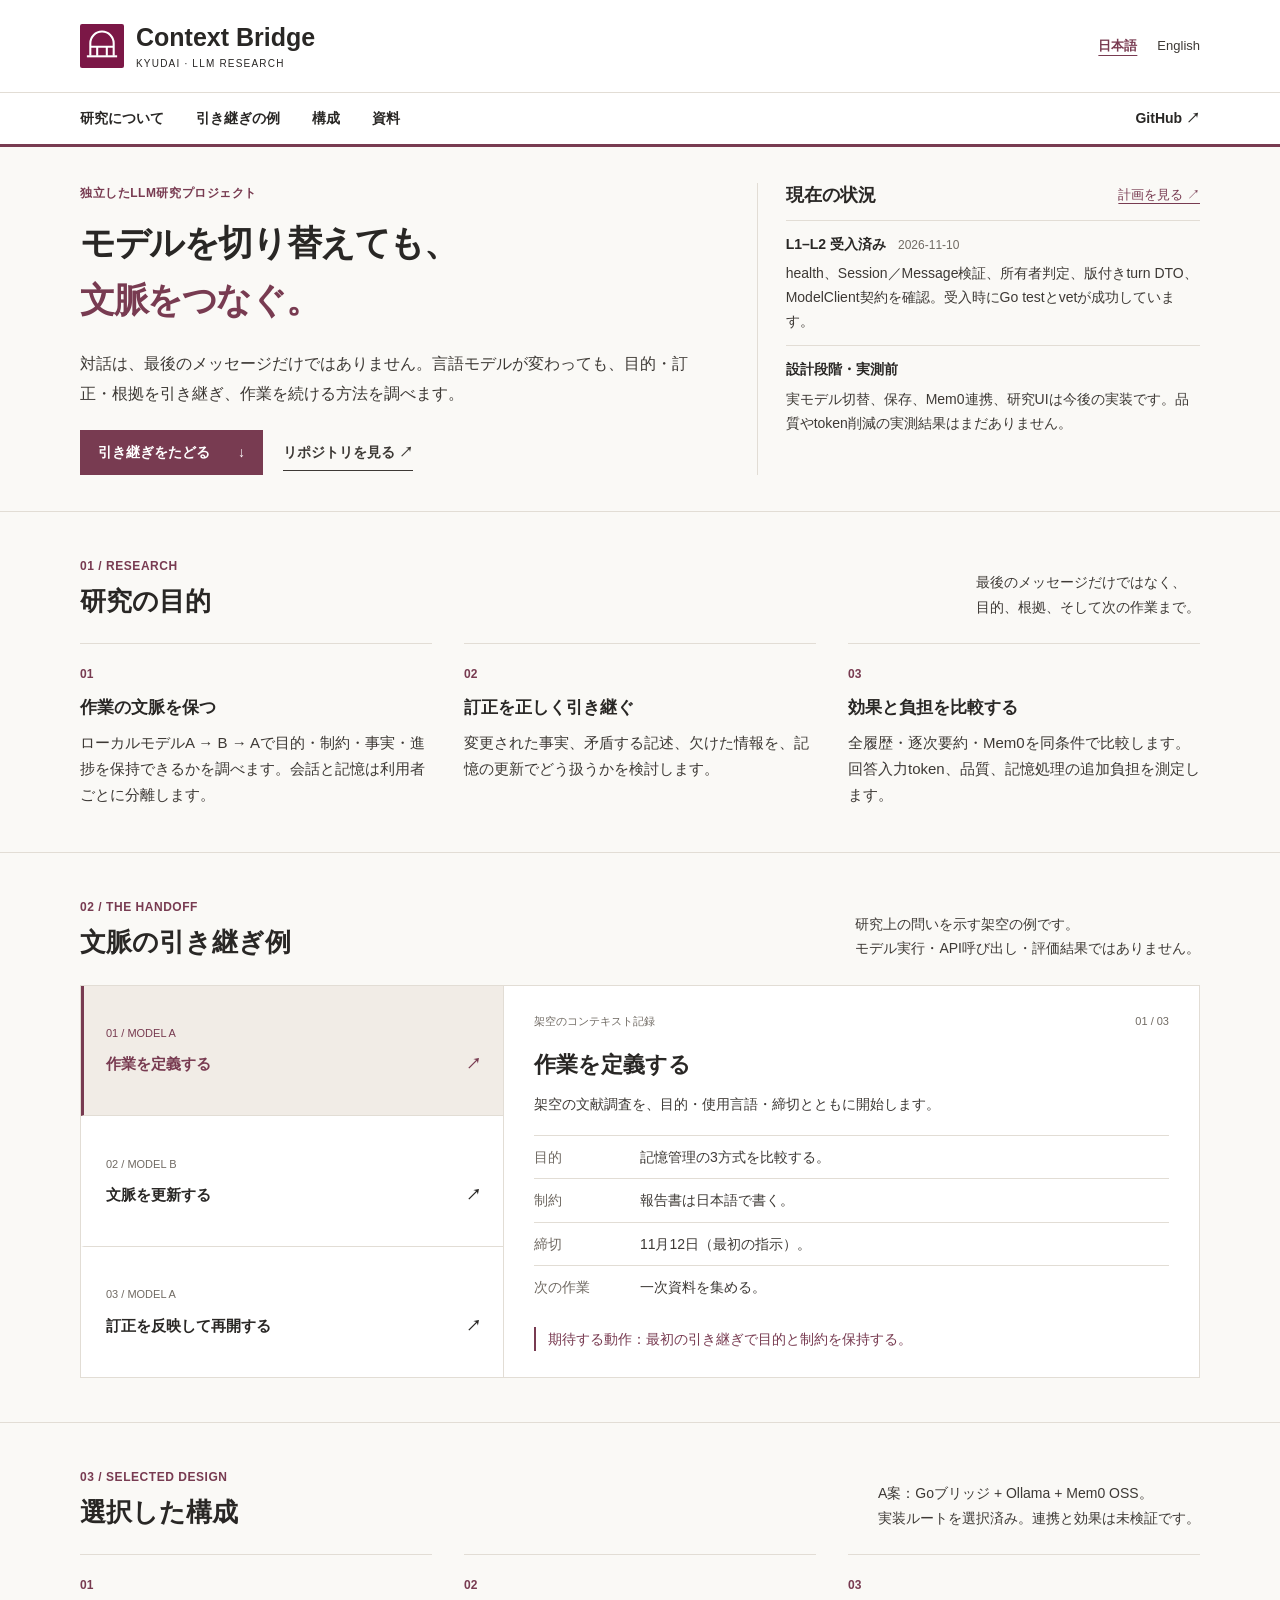
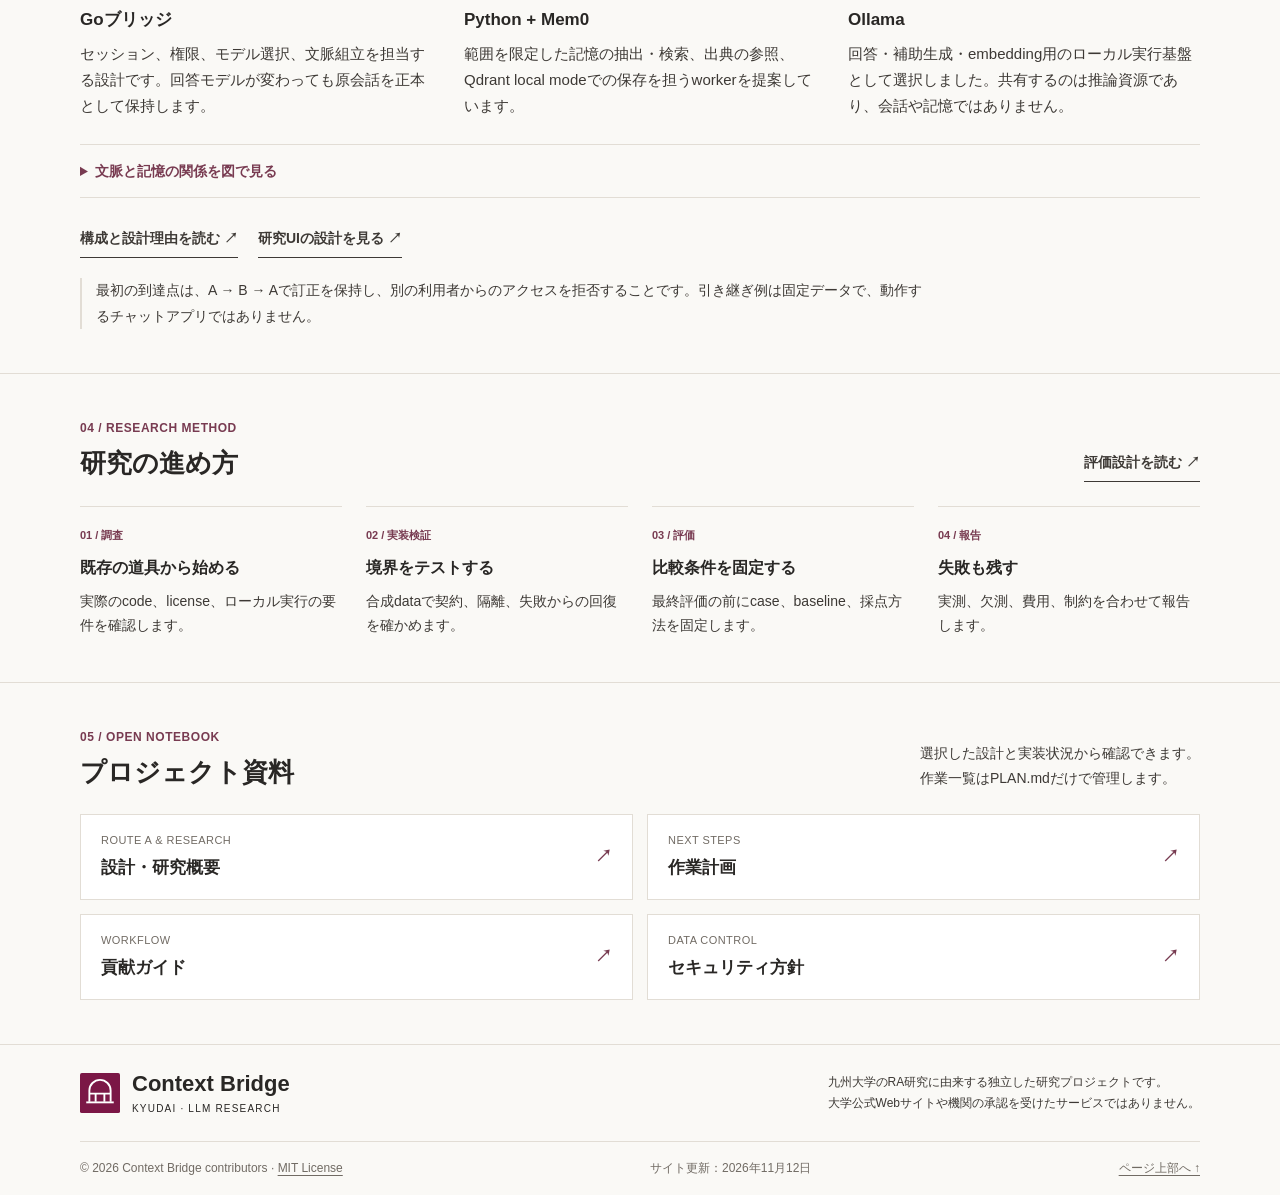
==== commit c39a3bf6: "Refine website with user-selected warm white palette" ====
--- a/website/ja.html
+++ b/website/ja.html
@@ -4,11 +4,11 @@
     <meta charset="utf-8">
     <meta name="viewport" content="width=device-width, initial-scale=1">
     <meta name="description" content="Go・Ollama・Mem0 OSSによるA案を選択。ローカルモデル間の文脈継続を調べる独立した研究原型。">
-    <meta name="theme-color" content="#ffffff">
+    <meta name="theme-color" content="#faf9f6">
     <meta name="color-scheme" content="light">
     <title>Kyudai LLM Context Bridge — 文脈をつなぐ</title>
     <link rel="icon" href="assets/mark.svg" type="image/svg+xml">
-    <link rel="stylesheet" href="assets/style.css?v=20261112-neutral">
+    <link rel="stylesheet" href="assets/style.css?v=20261112-warm">
     <link rel="alternate" hreflang="en" href="index.html">
     <script src="assets/demo.js" defer></script>
   </head>
--- a/website/assets/style.css
+++ b/website/assets/style.css
@@ -1,23 +1,24 @@
-/* Neutral page colors sampled from the reference site; see docs/sources.md. */
+/* Independent warm palette with the user-selected canvas; see docs/design.md. */
 :root {
   color-scheme: only light;
-  --accent: #85023e;
-  --accent-dark: #63002e;
-  --heading: #000;
-  --text: #333;
-  --muted: #666;
+  --accent: #783b51;
+  --accent-dark: #5d2c3e;
+  --heading: #292725;
+  --text: #3d3935;
+  --muted: #716b64;
+  --canvas: #faf9f6;
   --surface: #fff;
-  --selected: #f5f5f5;
-  --line: #ddd;
+  --selected: #f1ece6;
+  --line: #e2ddd5;
   --font: Arial, Meiryo, "Hiragino Kaku Gothic ProN", sans-serif;
 }
 
 /* Canvas and typography */
 * { box-sizing: border-box; }
-html { background: var(--surface); scroll-behavior: smooth; scroll-padding-top: 20px; }
-body { margin: 0; background: var(--surface); color: var(--text); font: 15px/1.75 var(--font); }
+html { background: var(--canvas); scroll-behavior: smooth; scroll-padding-top: 20px; }
+body { margin: 0; background: var(--canvas); color: var(--text); font: 15px/1.75 var(--font); }
 html[lang=ja] { --font: Meiryo, "Hiragino Kaku Gothic ProN", Arial, sans-serif; }
-header, main, section, footer, aside { background: var(--surface); }
+main, section, footer, aside { background: var(--canvas); }
 a { color: inherit; text-decoration: none; }
 a:hover { color: var(--accent); }
 a:focus-visible, button:focus-visible, summary:focus-visible { outline: 3px solid var(--accent); outline-offset: 4px; }
@@ -39,7 +40,7 @@
 .text-link { display: inline-block; padding-block: 6px; border-bottom: 1px solid currentColor; font-size: 14px; font-weight: 700; }
 
 /* Header and project introduction */
-.masthead { border-bottom: 3px solid var(--accent); }
+.masthead { background: var(--surface); border-bottom: 3px solid var(--accent); }
 .header { display: flex; align-items: center; justify-content: space-between; gap: 24px; min-height: 92px; }
 .brand { display: inline-flex; align-items: center; gap: 12px; color: var(--heading); font: 700 25px/1.2 Arial, sans-serif; white-space: nowrap; }
 .brand img { flex: 0 0 auto; }
@@ -92,7 +93,7 @@
 .methods h3 { margin: 8px 0; font-size: 16px; }
 .methods p { font-size: 14px; }
 .resource-links { display: grid; grid-template-columns: repeat(2, minmax(0, 1fr)); gap: 14px; }
-.resource-links a { display: flex; align-items: center; justify-content: space-between; gap: 16px; border: 1px solid var(--line); padding: 16px 20px; color: var(--heading); font-size: 17px; font-weight: 700; }
+.resource-links a { display: flex; align-items: center; justify-content: space-between; gap: 16px; border: 1px solid var(--line); padding: 16px 20px; background: var(--surface); color: var(--heading); font-size: 17px; font-weight: 700; }
 .resource-links a:hover { border-color: var(--accent); color: var(--accent); }
 .resource-links small { display: block; margin-bottom: 3px; color: var(--muted); font-size: 11px; font-weight: 400; letter-spacing: .04em; }
 .resource-links a > span:last-child { color: var(--accent); }
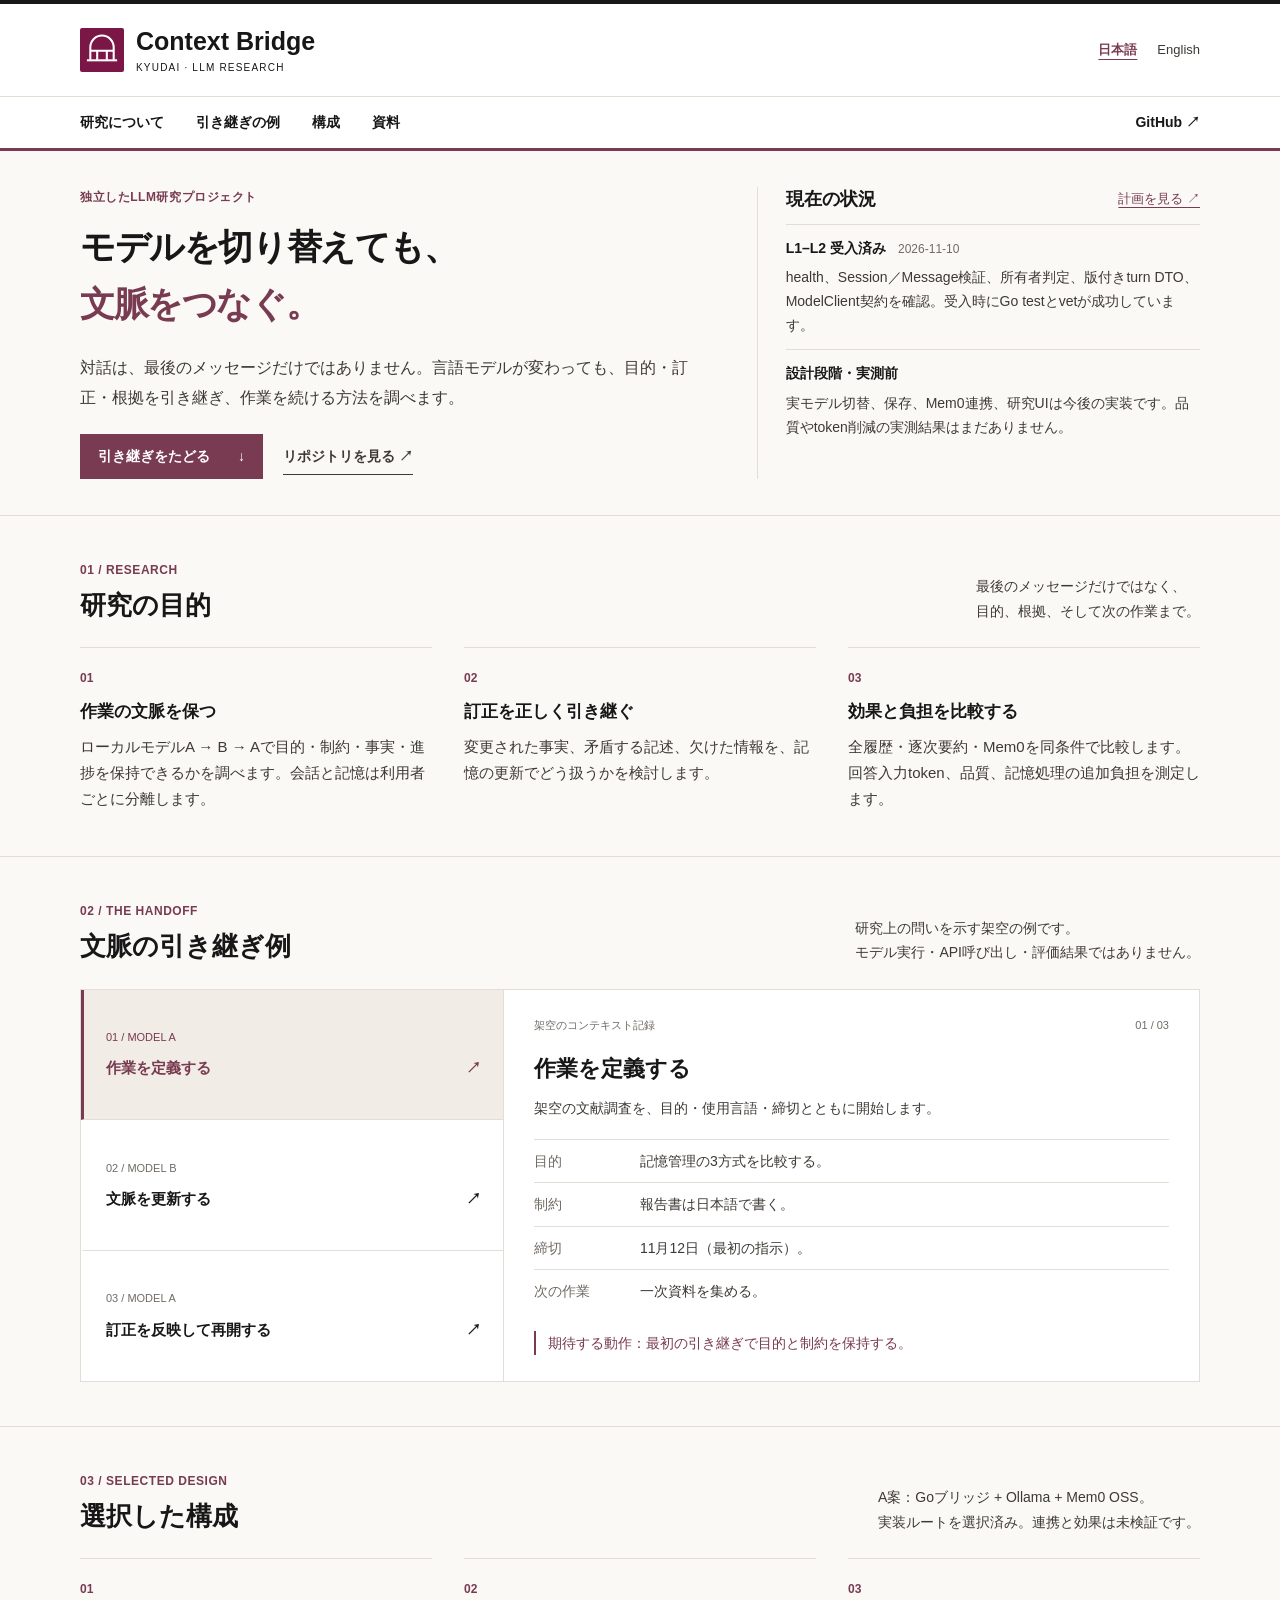
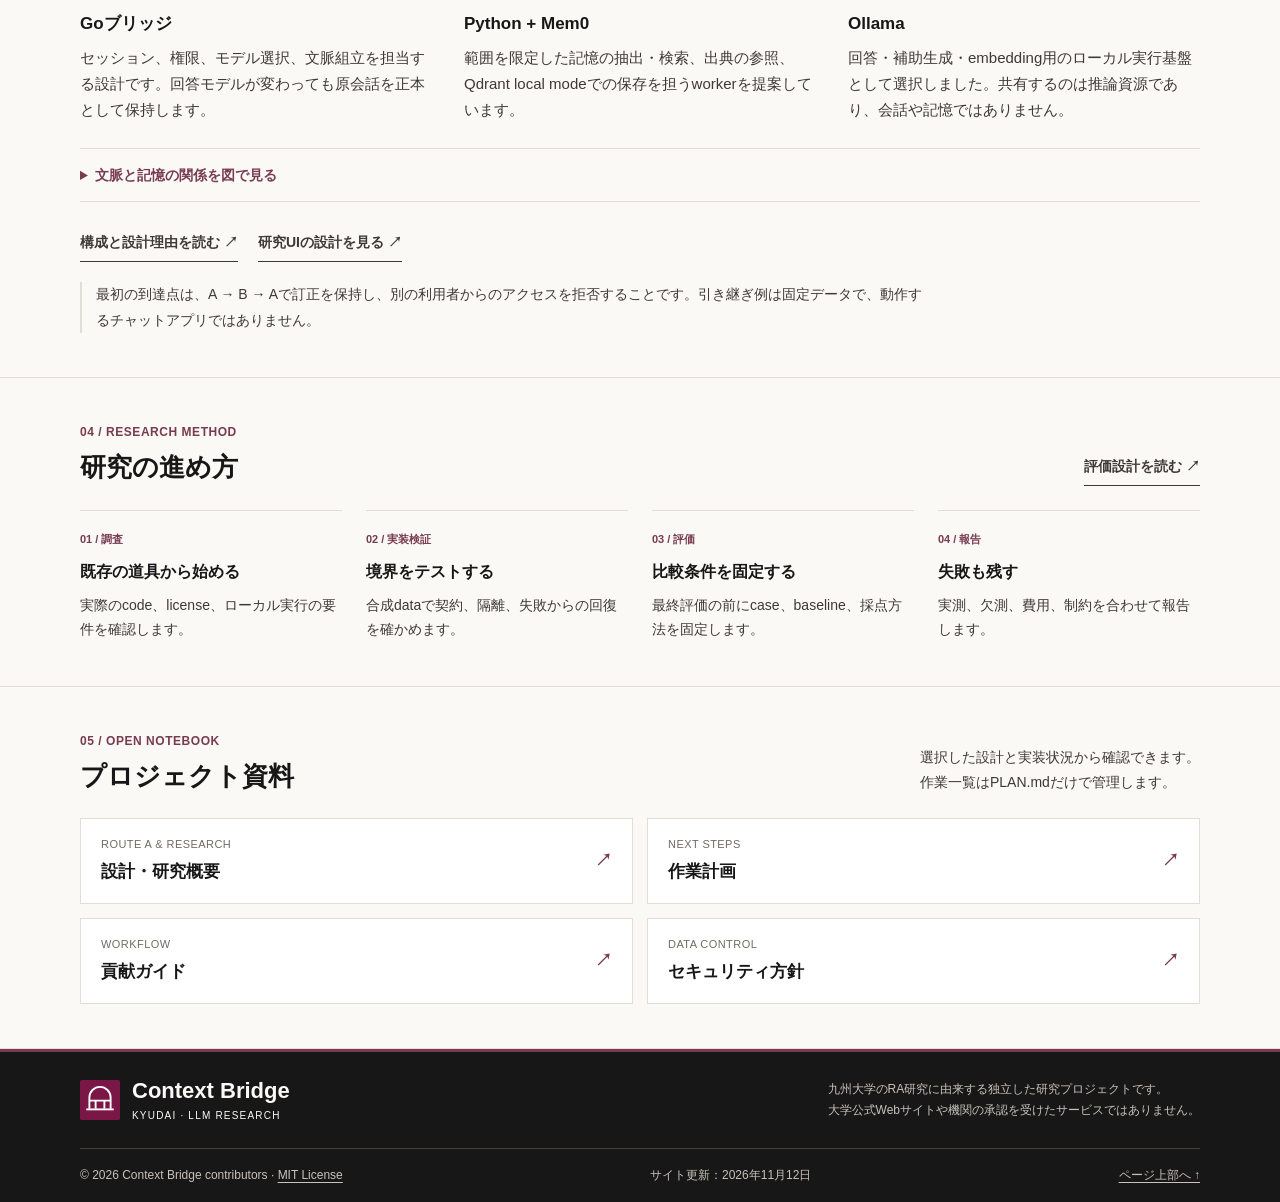
==== commit 059573b2: "Add restrained black accents to warm website palette" ====
--- a/website/ja.html
+++ b/website/ja.html
@@ -8,7 +8,7 @@
     <meta name="color-scheme" content="light">
     <title>Kyudai LLM Context Bridge — 文脈をつなぐ</title>
     <link rel="icon" href="assets/mark.svg" type="image/svg+xml">
-    <link rel="stylesheet" href="assets/style.css?v=20261112-warm">
+    <link rel="stylesheet" href="assets/style.css?v=20261112-warm-ink">
     <link rel="alternate" hreflang="en" href="index.html">
     <script src="assets/demo.js" defer></script>
   </head>
@@ -223,15 +223,17 @@
         </div>
       </section>
     </main>
-    <footer class="wrap">
-      <div class="footer-top">
-        <a class="brand" href="ja.html"><img src="assets/mark.svg" width="40" height="40" alt=""><span>Context Bridge<span class="brand-sub">KYUDAI · LLM RESEARCH</span></span></a>
-        <p>九州大学のRA研究に由来する独立した研究プロジェクトです。<br>大学公式Webサイトや機関の承認を受けたサービスではありません。</p>
-      </div>
-      <div class="footer-bottom">
-        <span>© 2026 Context Bridge contributors · <a href="https://github.com/lorendw7/kyudai-llm-context-bridge/blob/main/LICENSE">MIT License</a></span>
-        <span>サイト更新：2026年11月12日</span>
-        <a href="#main">ページ上部へ ↑</a>
+    <footer class="site-footer">
+      <div class="wrap">
+        <div class="footer-top">
+          <a class="brand" href="ja.html"><img src="assets/mark.svg" width="40" height="40" alt=""><span>Context Bridge<span class="brand-sub">KYUDAI · LLM RESEARCH</span></span></a>
+          <p>九州大学のRA研究に由来する独立した研究プロジェクトです。<br>大学公式Webサイトや機関の承認を受けたサービスではありません。</p>
+        </div>
+        <div class="footer-bottom">
+          <span>© 2026 Context Bridge contributors · <a href="https://github.com/lorendw7/kyudai-llm-context-bridge/blob/main/LICENSE">MIT License</a></span>
+          <span>サイト更新：2026年11月12日</span>
+          <a href="#main">ページ上部へ ↑</a>
+        </div>
       </div>
     </footer>
   </body>
--- a/website/assets/style.css
+++ b/website/assets/style.css
@@ -3,7 +3,9 @@
   color-scheme: only light;
   --accent: #783b51;
   --accent-dark: #5d2c3e;
-  --heading: #292725;
+  --heading: #171717;
+  --footer-text: #c8c2ba;
+  --footer-line: #47413d;
   --text: #3d3935;
   --muted: #716b64;
   --canvas: #faf9f6;
@@ -40,7 +42,7 @@
 .text-link { display: inline-block; padding-block: 6px; border-bottom: 1px solid currentColor; font-size: 14px; font-weight: 700; }
 
 /* Header and project introduction */
-.masthead { background: var(--surface); border-bottom: 3px solid var(--accent); }
+.masthead { background: var(--surface); border-top: 4px solid var(--heading); border-bottom: 3px solid var(--accent); }
 .header { display: flex; align-items: center; justify-content: space-between; gap: 24px; min-height: 92px; }
 .brand { display: inline-flex; align-items: center; gap: 12px; color: var(--heading); font: 700 25px/1.2 Arial, sans-serif; white-space: nowrap; }
 .brand img { flex: 0 0 auto; }
@@ -121,10 +123,14 @@
 noscript p { margin-top: 18px; font-size: 14px; }
 
 /* Footer and accessibility */
+.site-footer { background: var(--heading); color: var(--canvas); border-top: 3px solid var(--accent); }
+.site-footer .brand { color: var(--canvas); }
+.site-footer a:hover { color: var(--surface); }
+.site-footer a:focus-visible { outline-color: var(--canvas); }
 .footer-top { display: flex; align-items: center; justify-content: space-between; gap: 28px; padding-block: 26px; }
 .footer-top .brand { font-size: 22px; }
-.footer-top p { max-width: 550px; font-size: 12px; }
-.footer-bottom { display: flex; justify-content: space-between; flex-wrap: wrap; gap: 8px 20px; border-top: 1px solid var(--line); padding-block: 16px; color: var(--muted); font-size: 12px; }
+.footer-top p { max-width: 550px; color: var(--footer-text); font-size: 12px; }
+.footer-bottom { display: flex; justify-content: space-between; flex-wrap: wrap; gap: 8px 20px; border-top: 1px solid var(--footer-line); padding-block: 16px; color: var(--footer-text); font-size: 12px; }
 .footer-bottom a { text-decoration: underline; text-underline-offset: 3px; }
 .skip { position: fixed; z-index: 10; top: -100px; left: 12px; padding: 12px; background: var(--surface); color: var(--accent); }
 .skip:focus { top: 12px; }
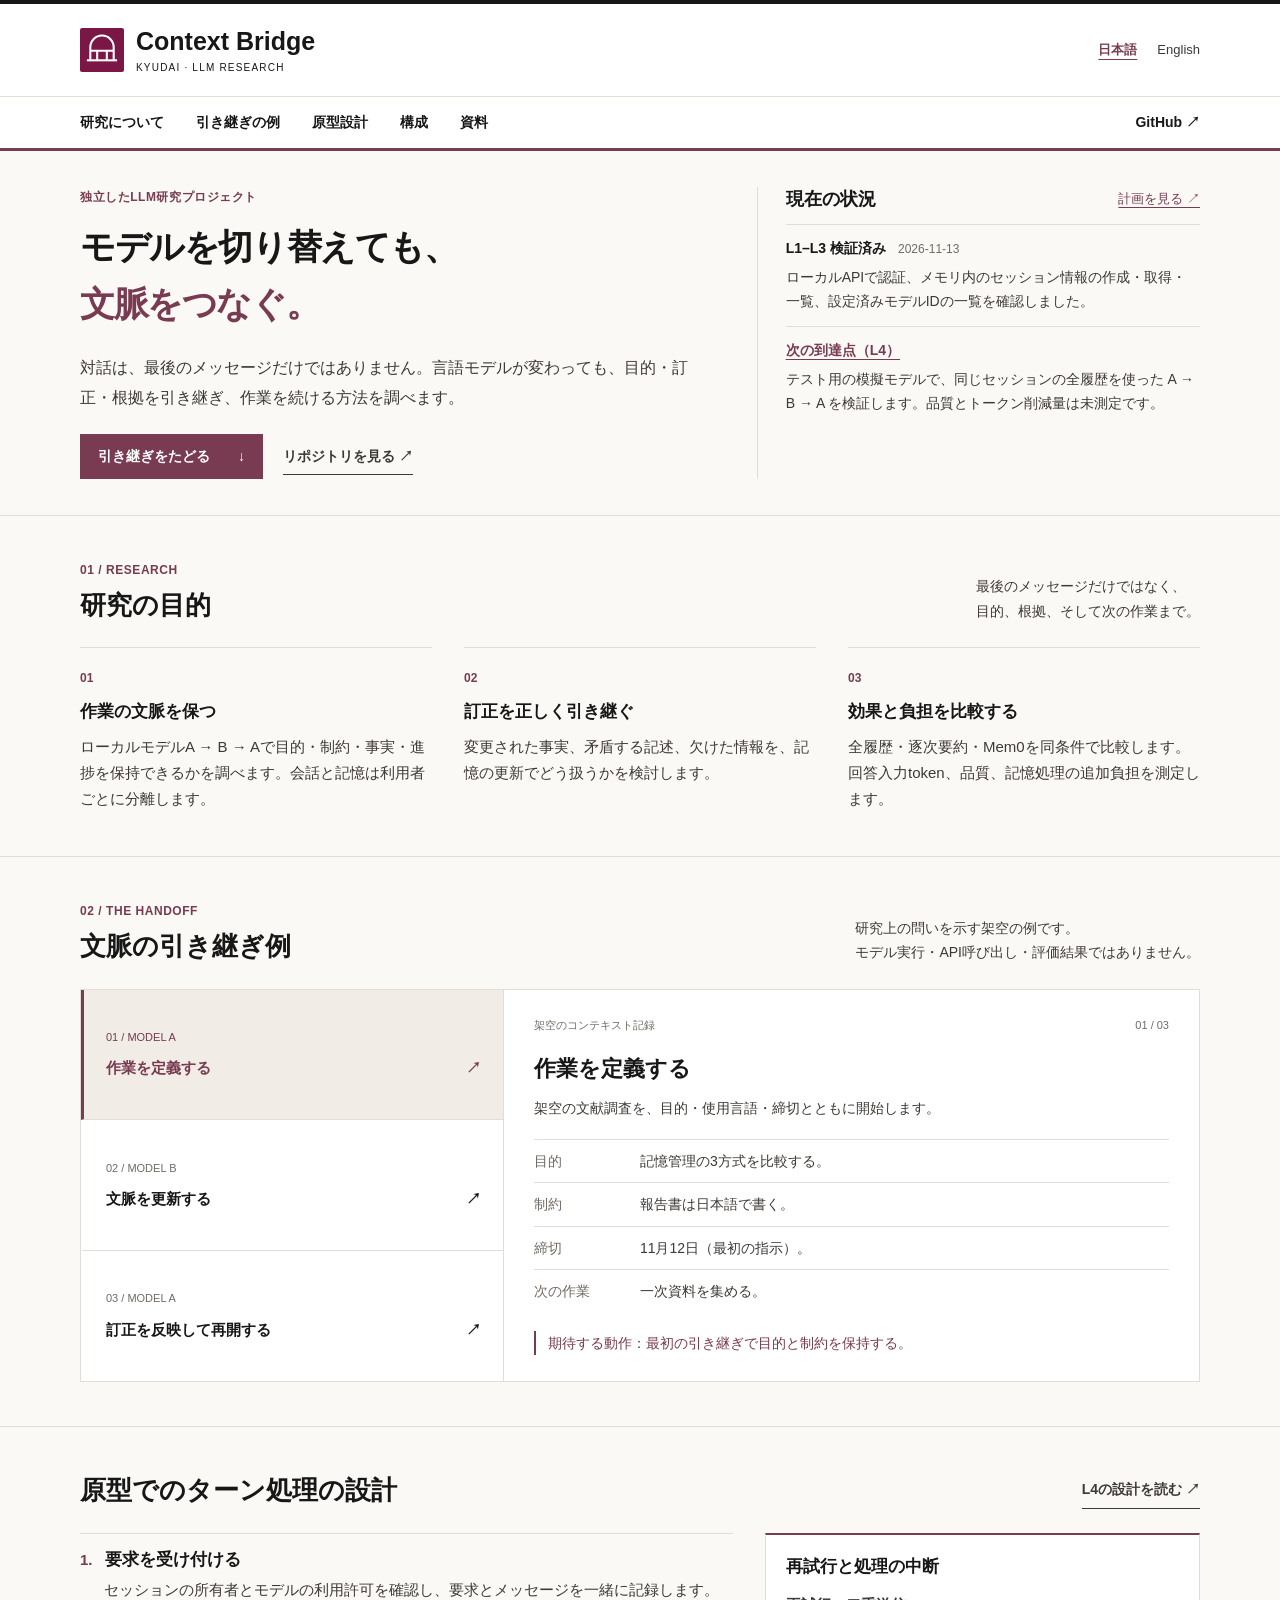
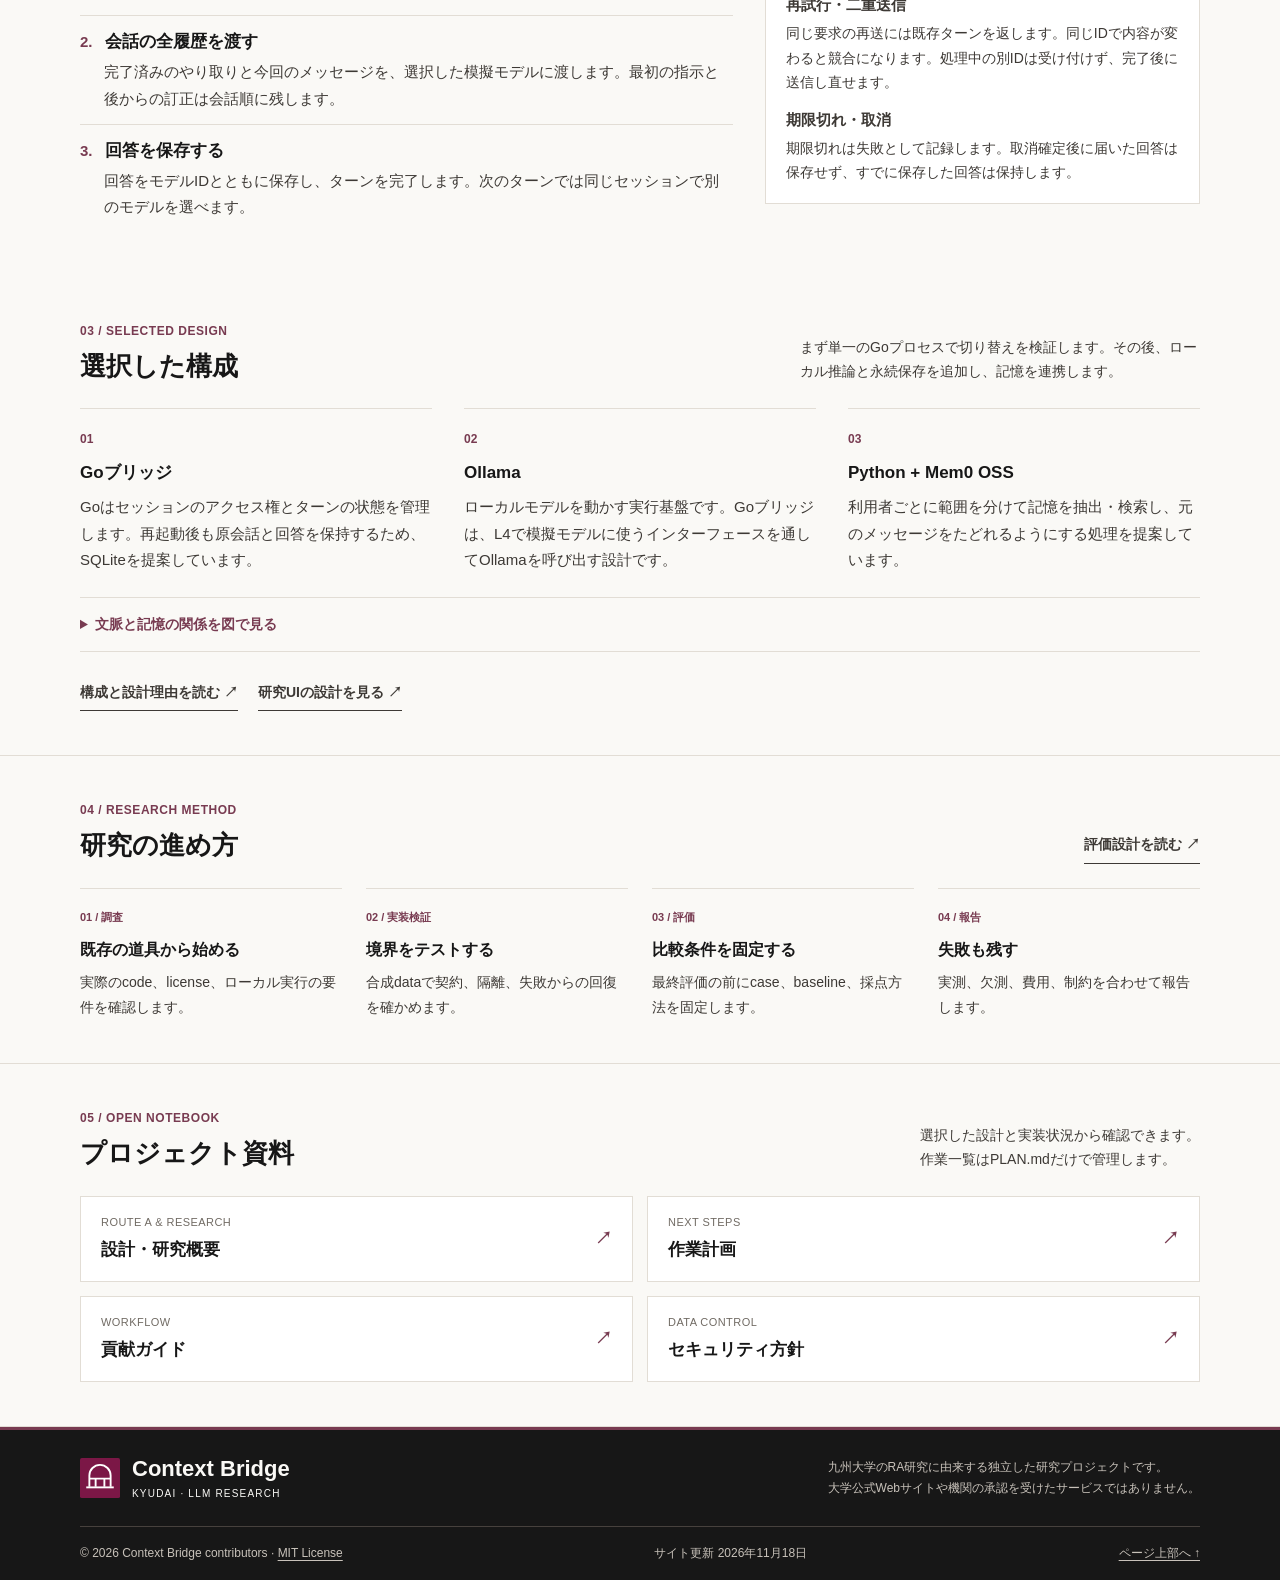
==== commit 2ef3e522: "Refine prototype architecture and update bilingual website" ====
--- a/website/ja.html
+++ b/website/ja.html
@@ -8,7 +8,7 @@
     <meta name="color-scheme" content="light">
     <title>Kyudai LLM Context Bridge — 文脈をつなぐ</title>
     <link rel="icon" href="assets/mark.svg" type="image/svg+xml">
-    <link rel="stylesheet" href="assets/style.css?v=20261112-warm-ink">
+    <link rel="stylesheet" href="assets/style.css?v=20261118">
     <link rel="alternate" hreflang="en" href="index.html">
     <script src="assets/demo.js" defer></script>
   </head>
@@ -26,6 +26,7 @@
         <div class="wrap">
           <a href="#research">研究について</a>
           <a href="#handoff">引き継ぎの例</a>
+          <a href="#prototype">原型設計</a>
           <a href="#architecture">構成</a>
           <a href="#resources">資料</a>
           <a class="repository-link" href="https://github.com/lorendw7/kyudai-llm-context-bridge">GitHub <span aria-hidden="true">↗</span></a>
@@ -50,12 +51,12 @@
               <a href="https://github.com/lorendw7/kyudai-llm-context-bridge/blob/main/PLAN.md">計画を見る <span aria-hidden="true">↗</span></a>
             </div>
             <div class="status-item">
-              <h3>L1–L2 受入済み <time datetime="2026-11-10">2026-11-10</time></h3>
-              <p>health、Session／Message検証、所有者判定、版付きturn DTO、ModelClient契約を確認。受入時にGo testとvetが成功しています。</p>
+              <h3>L1–L3 検証済み <time datetime="2026-11-13">2026-11-13</time></h3>
+              <p>ローカルAPIで認証、メモリ内のセッション情報の作成・取得・一覧、設定済みモデルIDの一覧を確認しました。</p>
             </div>
             <div class="status-item">
-              <h3>設計段階・実測前</h3>
-              <p>実モデル切替、保存、Mem0連携、研究UIは今後の実装です。品質やtoken削減の実測結果はまだありません。</p>
+              <h3><a href="#prototype">次の到達点（L4）</a></h3>
+              <p>テスト用の模擬モデルで、同じセッションの全履歴を使った A → B → A を検証します。品質とトークン削減量は未測定です。</p>
             </div>
           </aside>
         </div>
@@ -134,29 +135,60 @@
           </noscript>
         </div>
       </section>
+      <section id="prototype" class="section wrap">
+        <div class="section-heading">
+          <h2>原型でのターン処理の設計</h2>
+          <a class="text-link" href="https://github.com/lorendw7/kyudai-llm-context-bridge/blob/main/docs/contracts.md#l4-turn-design">L4の設計を読む <span aria-hidden="true">↗</span></a>
+        </div>
+        <div class="turn-design">
+          <ol class="turn-flow">
+            <li>
+              <h3>要求を受け付ける</h3>
+              <p>セッションの所有者とモデルの利用許可を確認し、要求とメッセージを一緒に記録します。</p>
+            </li>
+            <li>
+              <h3>会話の全履歴を渡す</h3>
+              <p>完了済みのやり取りと今回のメッセージを、選択した模擬モデルに渡します。最初の指示と後からの訂正は会話順に残します。</p>
+            </li>
+            <li>
+              <h3>回答を保存する</h3>
+              <p>回答をモデルIDとともに保存し、ターンを完了します。次のターンでは同じセッションで別のモデルを選べます。</p>
+            </li>
+          </ol>
+          <div class="turn-exceptions">
+            <h3>再試行と処理の中断</h3>
+            <dl>
+              <dt>再試行・二重送信</dt>
+              <dd>同じ要求の再送には既存ターンを返します。同じIDで内容が変わると競合になります。処理中の別IDは受け付けず、完了後に送信し直せます。</dd>
+              <dt>期限切れ・取消</dt>
+              <dd>期限切れは失敗として記録します。取消確定後に届いた回答は保存せず、すでに保存した回答は保持します。</dd>
+            </dl>
+          </div>
+        </div>
+      </section>
       <section id="architecture" class="section wrap">
         <div class="section-heading">
           <div>
             <p class="eyebrow">03 / SELECTED DESIGN</p>
             <h2>選択した構成</h2>
           </div>
-          <p>A案：Goブリッジ + Ollama + Mem0 OSS。<br>実装ルートを選択済み。連携と効果は未検証です。</p>
+          <p>まず単一のGoプロセスで切り替えを検証します。その後、ローカル推論と永続保存を追加し、記憶を連携します。</p>
         </div>
         <div class="research-grid">
           <article>
             <span class="number">01</span>
             <h3>Goブリッジ</h3>
-            <p>セッション、権限、モデル選択、文脈組立を担当する設計です。回答モデルが変わっても原会話を正本として保持します。</p>
+            <p>Goはセッションのアクセス権とターンの状態を管理します。再起動後も原会話と回答を保持するため、SQLiteを提案しています。</p>
           </article>
           <article>
             <span class="number">02</span>
-            <h3>Python + Mem0</h3>
-            <p>範囲を限定した記憶の抽出・検索、出典の参照、Qdrant local modeでの保存を担うworkerを提案しています。</p>
+            <h3>Ollama</h3>
+            <p>ローカルモデルを動かす実行基盤です。Goブリッジは、L4で模擬モデルに使うインターフェースを通してOllamaを呼び出す設計です。</p>
           </article>
           <article>
             <span class="number">03</span>
-            <h3>Ollama</h3>
-            <p>回答・補助生成・embedding用のローカル実行基盤として選択しました。共有するのは推論資源であり、会話や記憶ではありません。</p>
+            <h3>Python + Mem0 OSS</h3>
+            <p>利用者ごとに範囲を分けて記憶を抽出・検索し、元のメッセージをたどれるようにする処理を提案しています。</p>
           </article>
         </div>
         <details class="diagram">
@@ -170,7 +202,6 @@
           <a class="text-link" href="https://github.com/lorendw7/kyudai-llm-context-bridge/blob/main/docs/architecture.md">構成と設計理由を読む <span aria-hidden="true">↗</span></a>
           <a class="text-link" href="https://github.com/lorendw7/kyudai-llm-context-bridge/blob/main/docs/ui.md">研究UIの設計を見る <span aria-hidden="true">↗</span></a>
         </div>
-        <p class="lead">最初の到達点は、A → B → Aで訂正を保持し、別の利用者からのアクセスを拒否することです。引き継ぎ例は固定データで、動作するチャットアプリではありません。</p>
       </section>
       <section class="method-section" id="approach">
         <div class="wrap">
@@ -231,7 +262,7 @@
         </div>
         <div class="footer-bottom">
           <span>© 2026 Context Bridge contributors · <a href="https://github.com/lorendw7/kyudai-llm-context-bridge/blob/main/LICENSE">MIT License</a></span>
-          <span>サイト更新：2026年11月12日</span>
+          <span>サイト更新 <time datetime="2026-11-18">2026年11月18日</time></span>
           <a href="#main">ページ上部へ ↑</a>
         </div>
       </div>
--- a/website/assets/style.css
+++ b/website/assets/style.css
@@ -65,6 +65,7 @@
 .status-item { border-top: 1px solid var(--line); padding-top: 12px; margin-top: 12px; }
 .status-heading + .status-item { margin-top: 0; }
 .status-item h3 { display: flex; flex-wrap: wrap; align-items: baseline; gap: 4px 12px; font-size: 14px; }
+.status-item a { color: var(--accent); text-decoration: underline; text-underline-offset: 4px; }
 .status-item time { color: var(--muted); font-size: 12px; font-weight: 400; }
 .status-item p { margin-top: 7px; font-size: 14px; line-height: 1.7; }
 
@@ -88,7 +89,16 @@
 .architecture-figure img { width: 100%; height: auto; }
 .architecture-figure figcaption { display: flex; justify-content: space-between; gap: 18px; border-top: 1px solid var(--line); padding: 14px 18px; font-size: 13px; }
 .architecture-figure figcaption a { flex-shrink: 0; color: var(--accent); text-decoration: underline; text-underline-offset: 4px; }
-#architecture > .lead { max-width: 850px; padding-left: 14px; border-left: 2px solid var(--line); font-size: 14px; }
+.turn-design { display: grid; grid-template-columns: minmax(0, 1.5fr) minmax(0, 1fr); gap: 32px; }
+.turn-flow { margin: 0; padding: 0; list-style-position: inside; }
+.turn-flow li { border-top: 1px solid var(--line); padding: 12px 0; }
+.turn-flow li::marker { color: var(--accent); font-weight: 700; }
+.turn-flow h3 { display: inline; margin-left: 8px; }
+.turn-flow p { margin: 4px 0 0 24px; }
+.turn-exceptions { align-self: start; border: 1px solid var(--line); border-top: 2px solid var(--accent); padding: 18px 20px; background: var(--surface); }
+.turn-exceptions dl { margin: 0; }
+.turn-exceptions dt { margin-top: 12px; font-weight: 700; }
+.turn-exceptions dd { margin: 3px 0 0; font-size: 14px; }
 .methods { display: grid; grid-template-columns: repeat(4, minmax(0, 1fr)); gap: 24px; margin: 0; padding: 0; list-style: none; }
 .methods li { border-top: 1px solid var(--line); padding-top: 14px; }
 .methods li > span { color: var(--accent); font-size: 11px; font-weight: 700; }
@@ -163,6 +173,7 @@
   .research-grid article { display: grid; grid-template-columns: 30px minmax(0, 1fr); gap: 6px 10px; }
   .research-grid h3 { margin: 0; }
   .research-grid p { grid-column: 2; }
+  .turn-design { grid-template-columns: 1fr; gap: 16px; }
   .demo { grid-template-columns: 1fr; }
   .steps button { padding: 16px 20px; }
   .context-sheet { border-left: 0; border-top: 1px solid var(--line); padding: 22px 20px; }
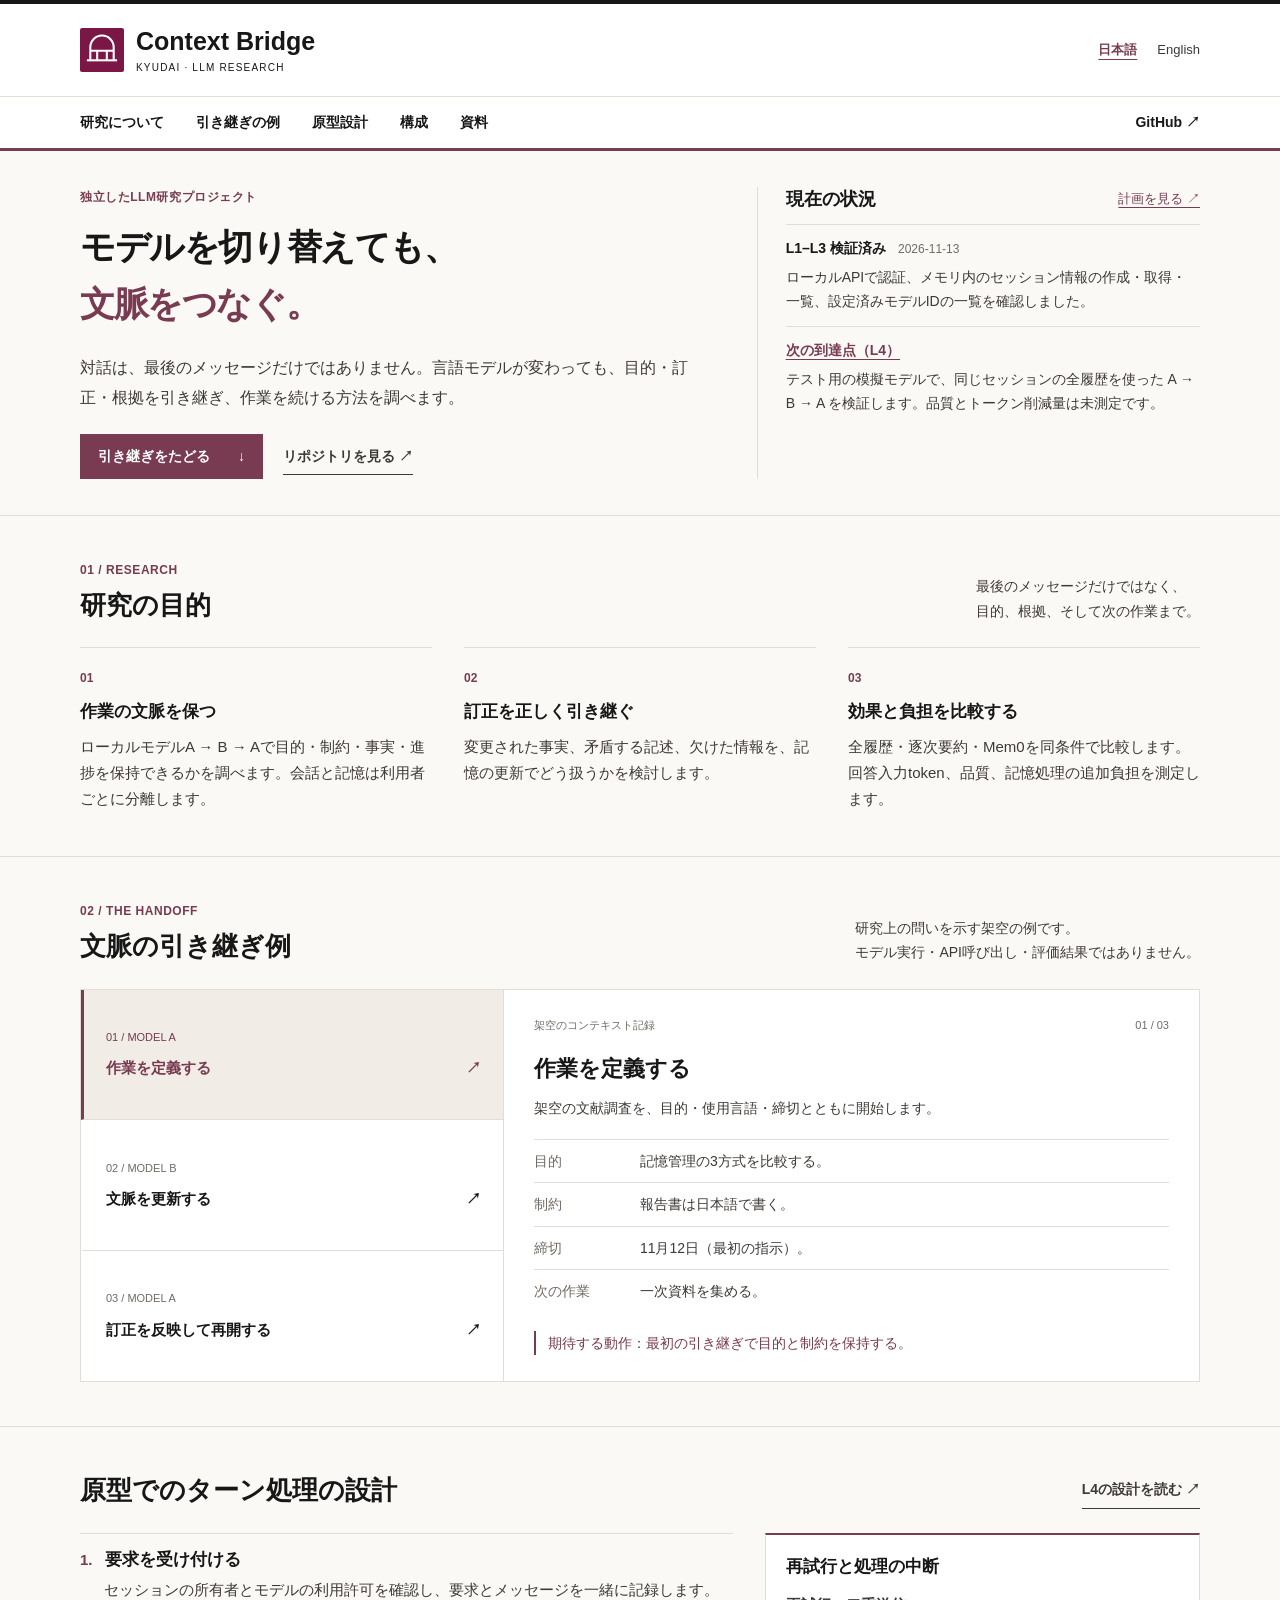
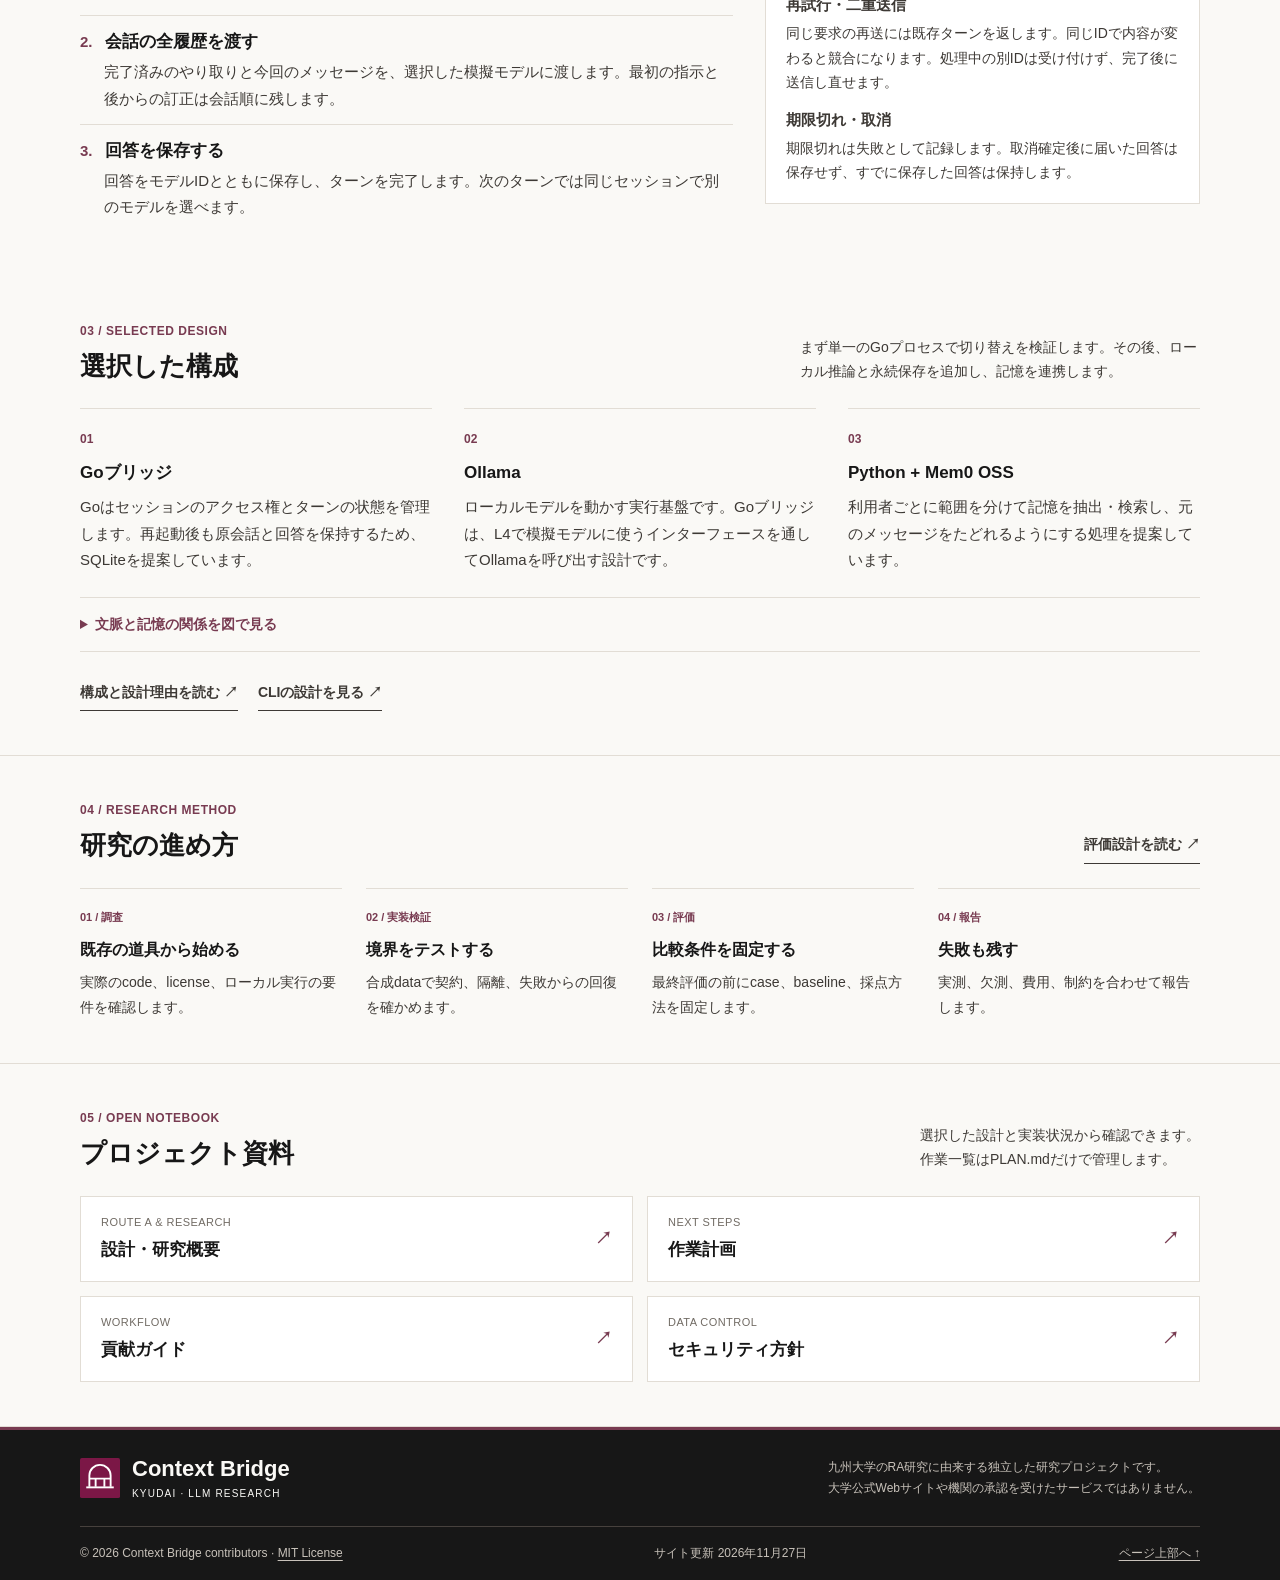
==== commit d1bd4ab7: "Replan around a CLI and withdraw the research UI The supervisor's requirement, as reported by the us" ====
--- a/website/ja.html
+++ b/website/ja.html
@@ -200,7 +200,7 @@
         </details>
         <div class="actions">
           <a class="text-link" href="https://github.com/lorendw7/kyudai-llm-context-bridge/blob/main/docs/architecture.md">構成と設計理由を読む <span aria-hidden="true">↗</span></a>
-          <a class="text-link" href="https://github.com/lorendw7/kyudai-llm-context-bridge/blob/main/docs/ui.md">研究UIの設計を見る <span aria-hidden="true">↗</span></a>
+          <a class="text-link" href="https://github.com/lorendw7/kyudai-llm-context-bridge/blob/main/docs/cli.md">CLIの設計を見る <span aria-hidden="true">↗</span></a>
         </div>
       </section>
       <section class="method-section" id="approach">
@@ -262,7 +262,7 @@
         </div>
         <div class="footer-bottom">
           <span>© 2026 Context Bridge contributors · <a href="https://github.com/lorendw7/kyudai-llm-context-bridge/blob/main/LICENSE">MIT License</a></span>
-          <span>サイト更新 <time datetime="2026-11-18">2026年11月18日</time></span>
+          <span>サイト更新 <time datetime="2026-11-27">2026年11月27日</time></span>
           <a href="#main">ページ上部へ ↑</a>
         </div>
       </div>
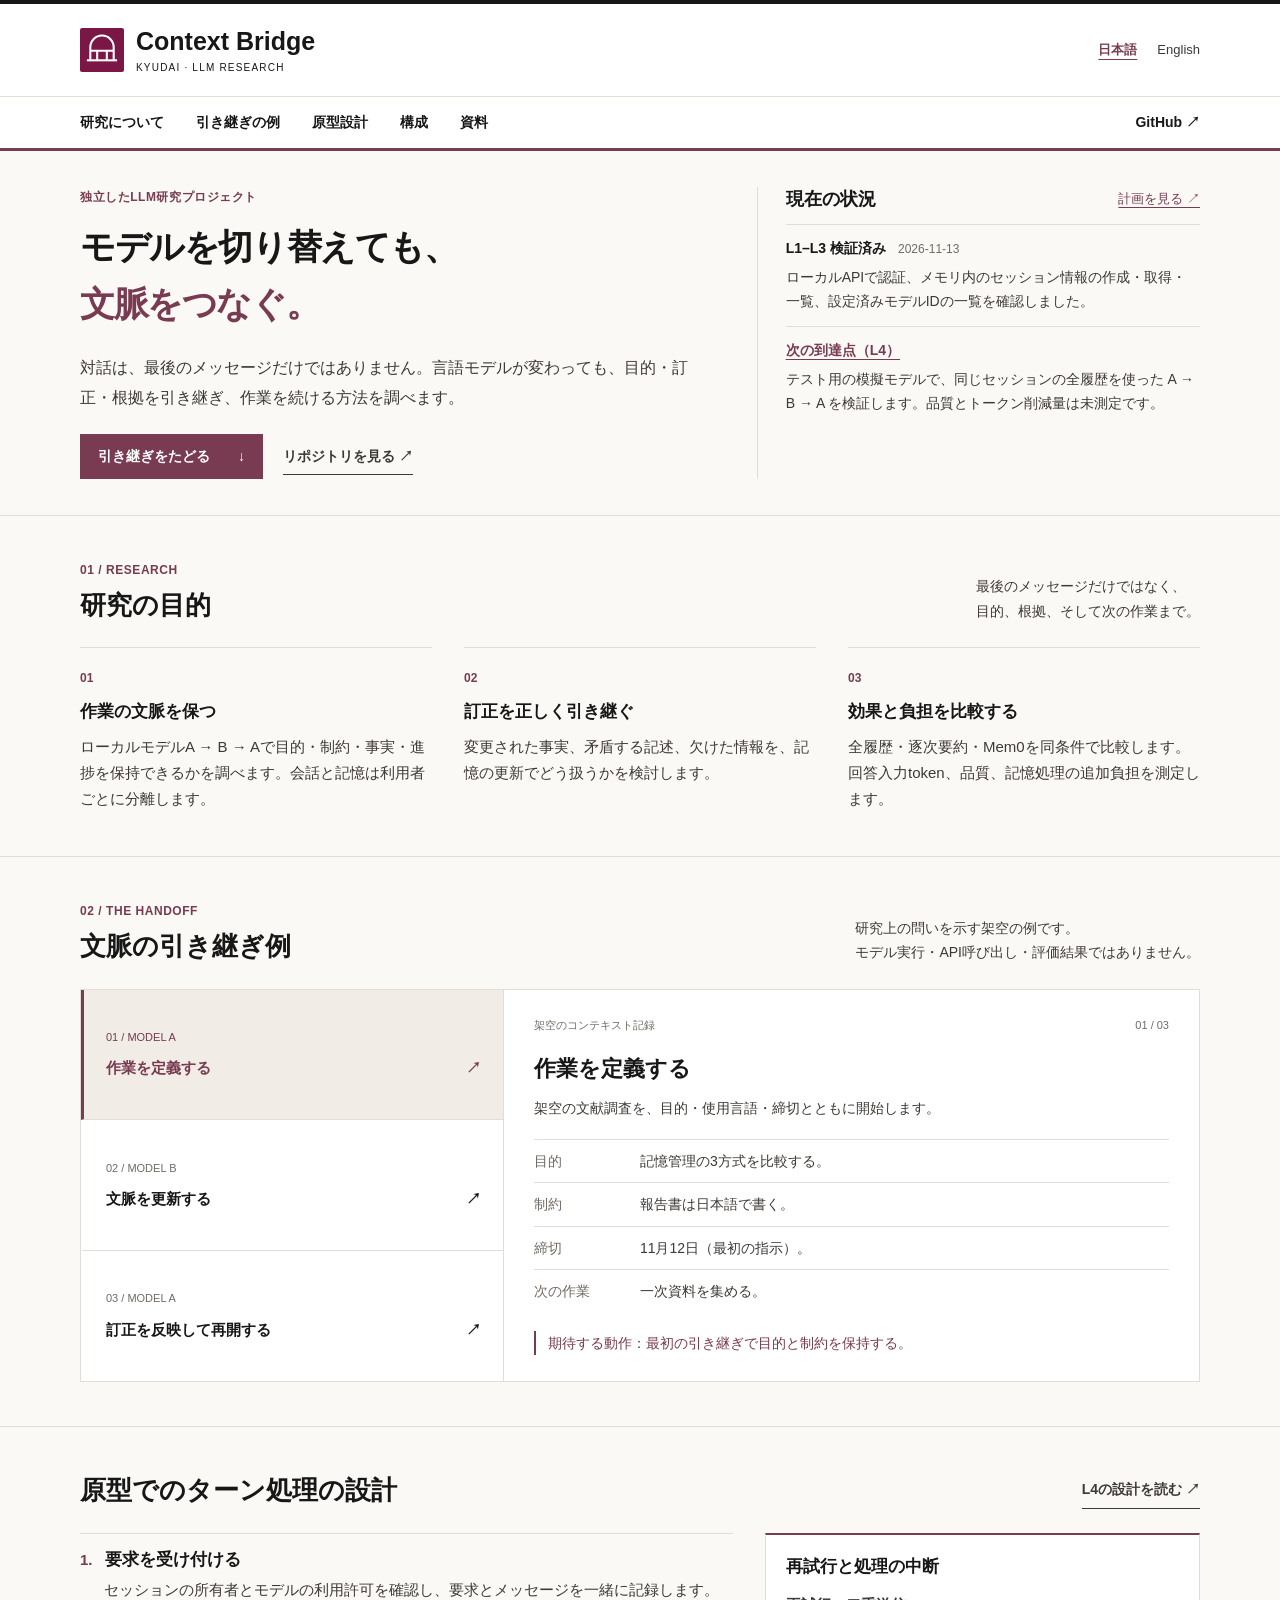
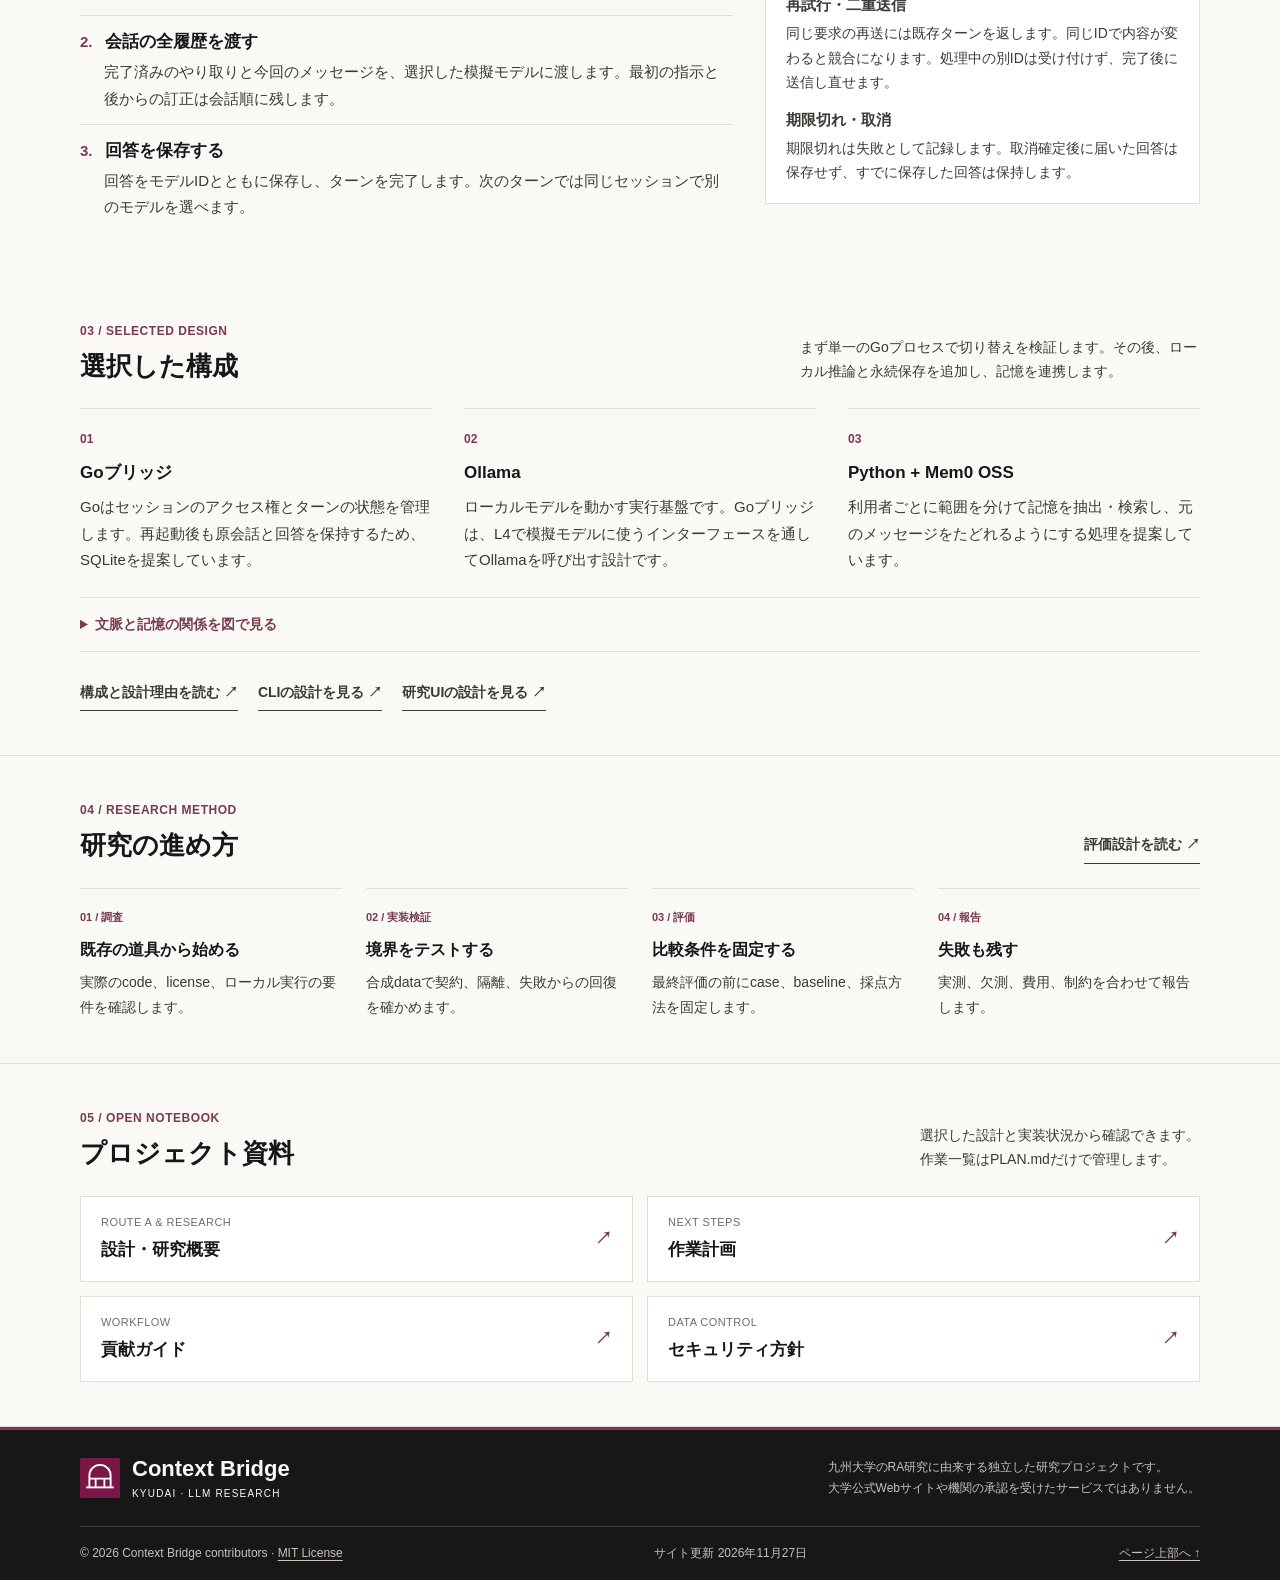
==== commit 09c64af6: "Verify through the CLI first, defer the UI and add a security track The user corrected the superviso" ====
--- a/website/ja.html
+++ b/website/ja.html
@@ -201,6 +201,7 @@
         <div class="actions">
           <a class="text-link" href="https://github.com/lorendw7/kyudai-llm-context-bridge/blob/main/docs/architecture.md">構成と設計理由を読む <span aria-hidden="true">↗</span></a>
           <a class="text-link" href="https://github.com/lorendw7/kyudai-llm-context-bridge/blob/main/docs/cli.md">CLIの設計を見る <span aria-hidden="true">↗</span></a>
+          <a class="text-link" href="https://github.com/lorendw7/kyudai-llm-context-bridge/blob/main/docs/ui.md">研究UIの設計を見る <span aria-hidden="true">↗</span></a>
         </div>
       </section>
       <section class="method-section" id="approach">
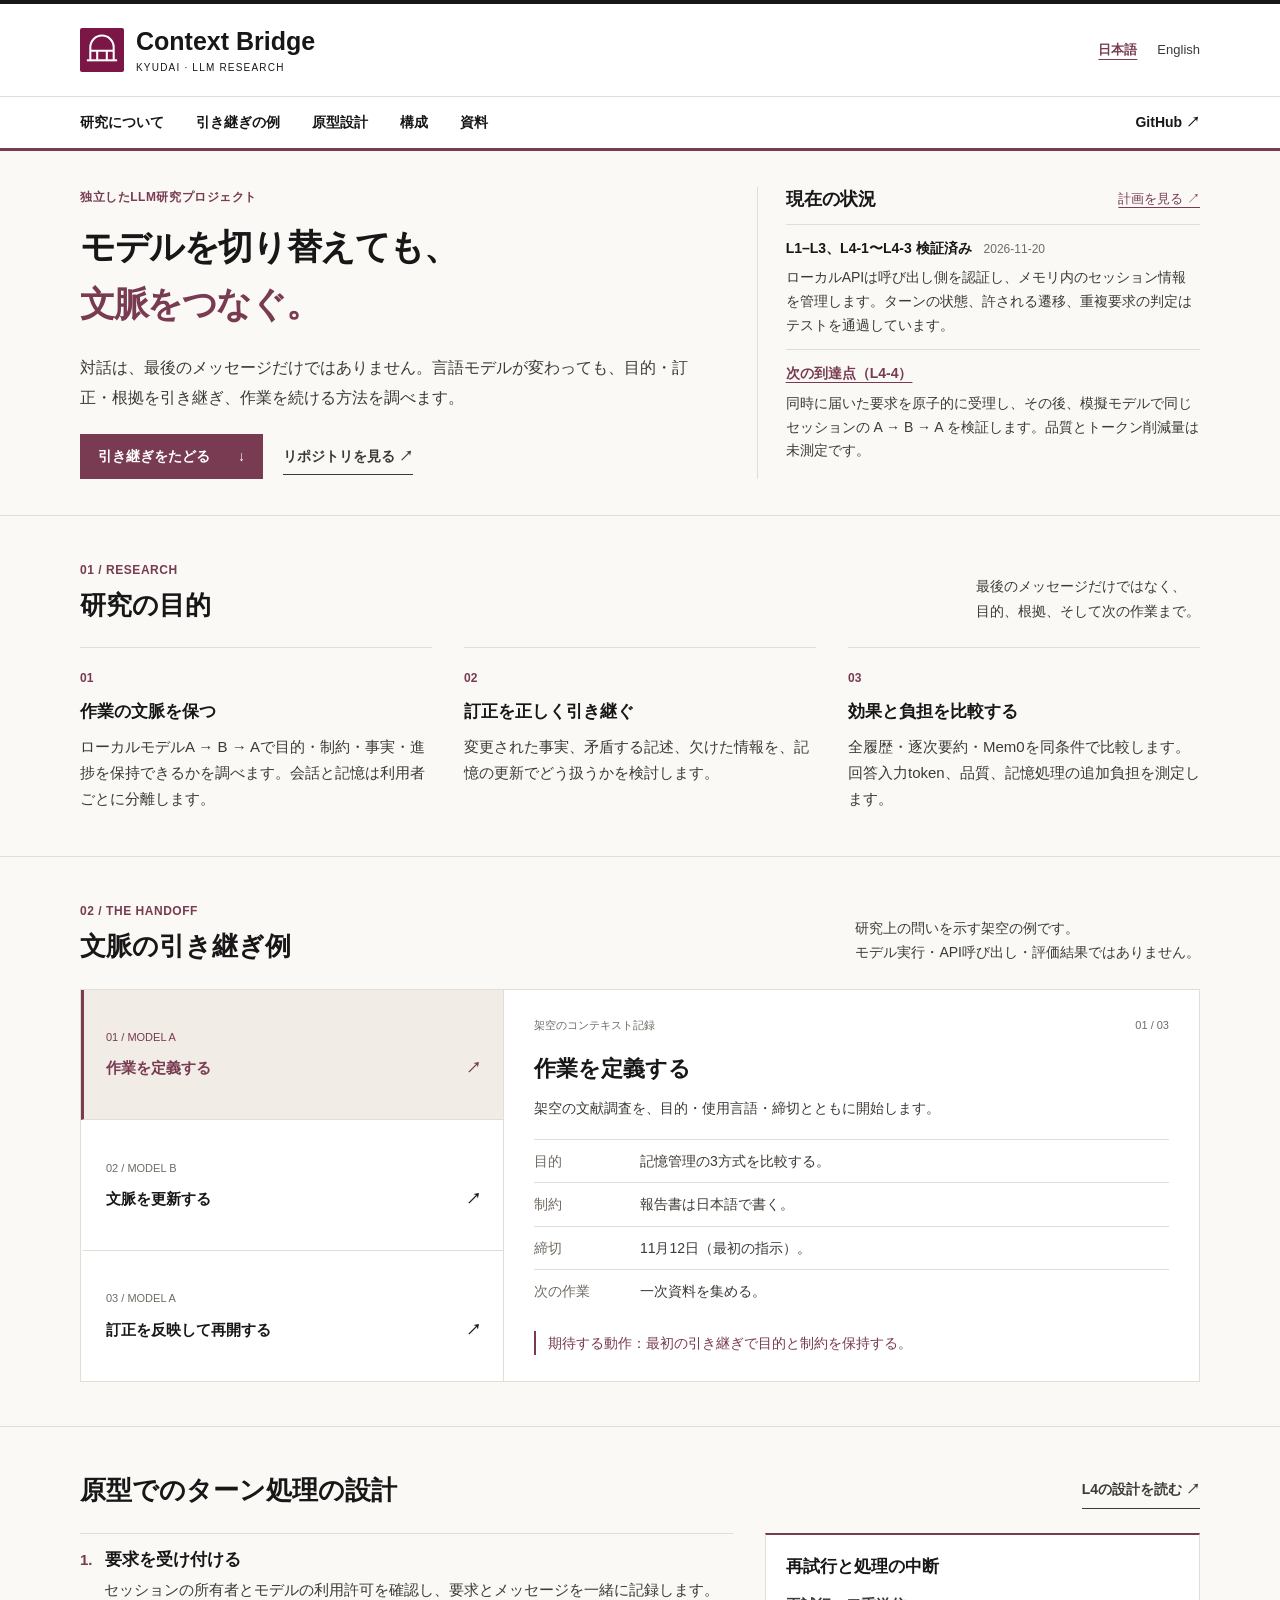
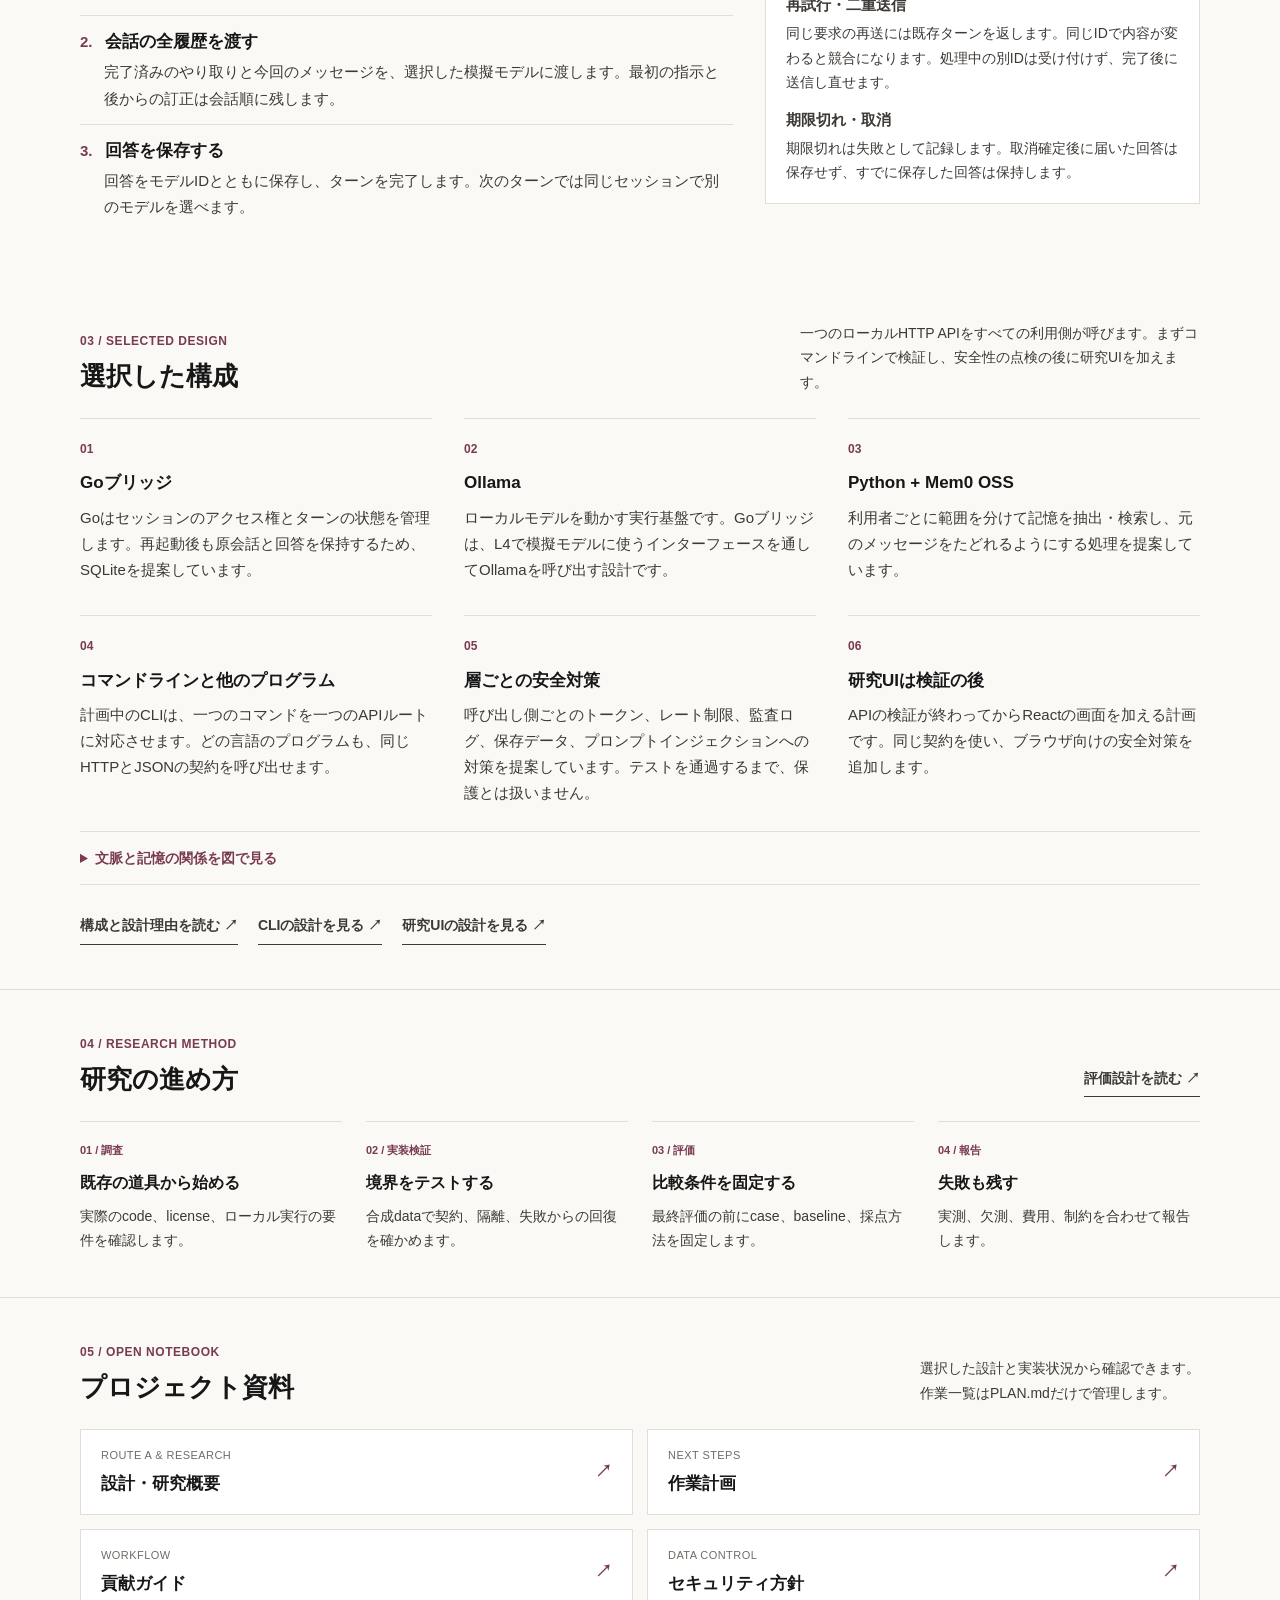
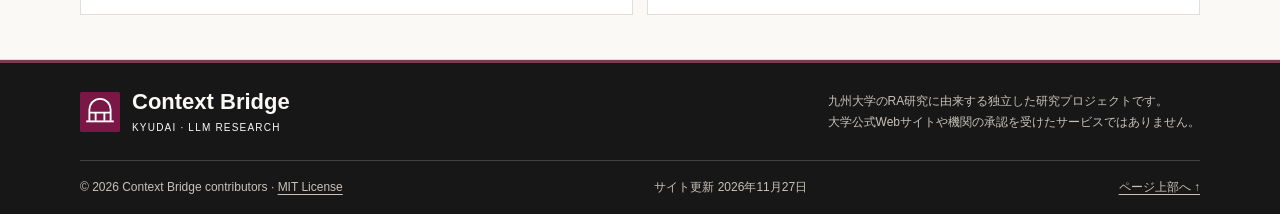
==== commit 001764f0: "Reorganize authorship around core knowledge and update the website - The user writes the first insta" ====
--- a/website/ja.html
+++ b/website/ja.html
@@ -51,12 +51,12 @@
               <a href="https://github.com/lorendw7/kyudai-llm-context-bridge/blob/main/PLAN.md">計画を見る <span aria-hidden="true">↗</span></a>
             </div>
             <div class="status-item">
-              <h3>L1–L3 検証済み <time datetime="2026-11-13">2026-11-13</time></h3>
-              <p>ローカルAPIで認証、メモリ内のセッション情報の作成・取得・一覧、設定済みモデルIDの一覧を確認しました。</p>
+              <h3>L1–L3、L4-1〜L4-3 検証済み <time datetime="2026-11-20">2026-11-20</time></h3>
+              <p>ローカルAPIは呼び出し側を認証し、メモリ内のセッション情報を管理します。ターンの状態、許される遷移、重複要求の判定はテストを通過しています。</p>
             </div>
             <div class="status-item">
-              <h3><a href="#prototype">次の到達点（L4）</a></h3>
-              <p>テスト用の模擬モデルで、同じセッションの全履歴を使った A → B → A を検証します。品質とトークン削減量は未測定です。</p>
+              <h3><a href="#prototype">次の到達点（L4-4）</a></h3>
+              <p>同時に届いた要求を原子的に受理し、その後、模擬モデルで同じセッションの A → B → A を検証します。品質とトークン削減量は未測定です。</p>
             </div>
           </aside>
         </div>
@@ -172,7 +172,7 @@
             <p class="eyebrow">03 / SELECTED DESIGN</p>
             <h2>選択した構成</h2>
           </div>
-          <p>まず単一のGoプロセスで切り替えを検証します。その後、ローカル推論と永続保存を追加し、記憶を連携します。</p>
+          <p>一つのローカルHTTP APIをすべての利用側が呼びます。まずコマンドラインで検証し、安全性の点検の後に研究UIを加えます。</p>
         </div>
         <div class="research-grid">
           <article>
@@ -189,6 +189,21 @@
             <span class="number">03</span>
             <h3>Python + Mem0 OSS</h3>
             <p>利用者ごとに範囲を分けて記憶を抽出・検索し、元のメッセージをたどれるようにする処理を提案しています。</p>
+          </article>
+          <article>
+            <span class="number">04</span>
+            <h3>コマンドラインと他のプログラム</h3>
+            <p>計画中のCLIは、一つのコマンドを一つのAPIルートに対応させます。どの言語のプログラムも、同じHTTPとJSONの契約を呼び出せます。</p>
+          </article>
+          <article>
+            <span class="number">05</span>
+            <h3>層ごとの安全対策</h3>
+            <p>呼び出し側ごとのトークン、レート制限、監査ログ、保存データ、プロンプトインジェクションへの対策を提案しています。テストを通過するまで、保護とは扱いません。</p>
+          </article>
+          <article>
+            <span class="number">06</span>
+            <h3>研究UIは検証の後</h3>
+            <p>APIの検証が終わってからReactの画面を加える計画です。同じ契約を使い、ブラウザ向けの安全対策を追加します。</p>
           </article>
         </div>
         <details class="diagram">
